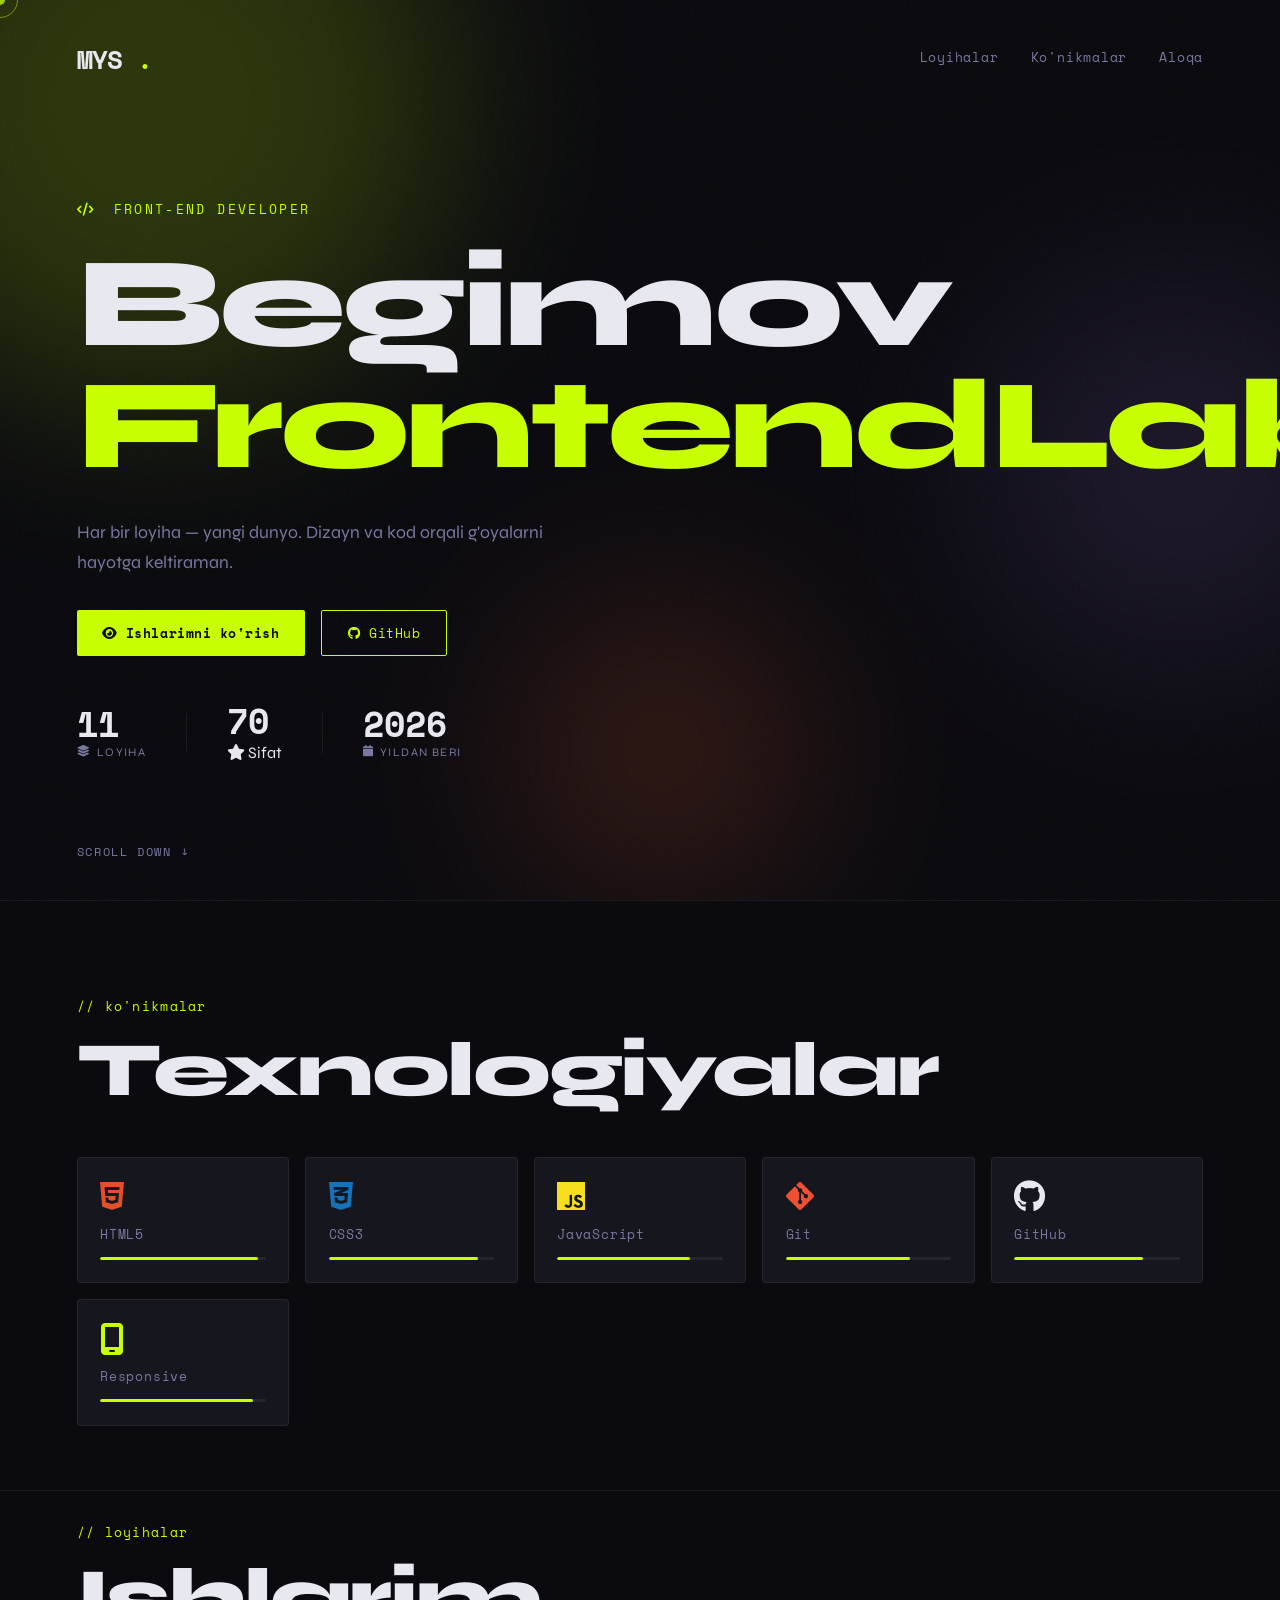
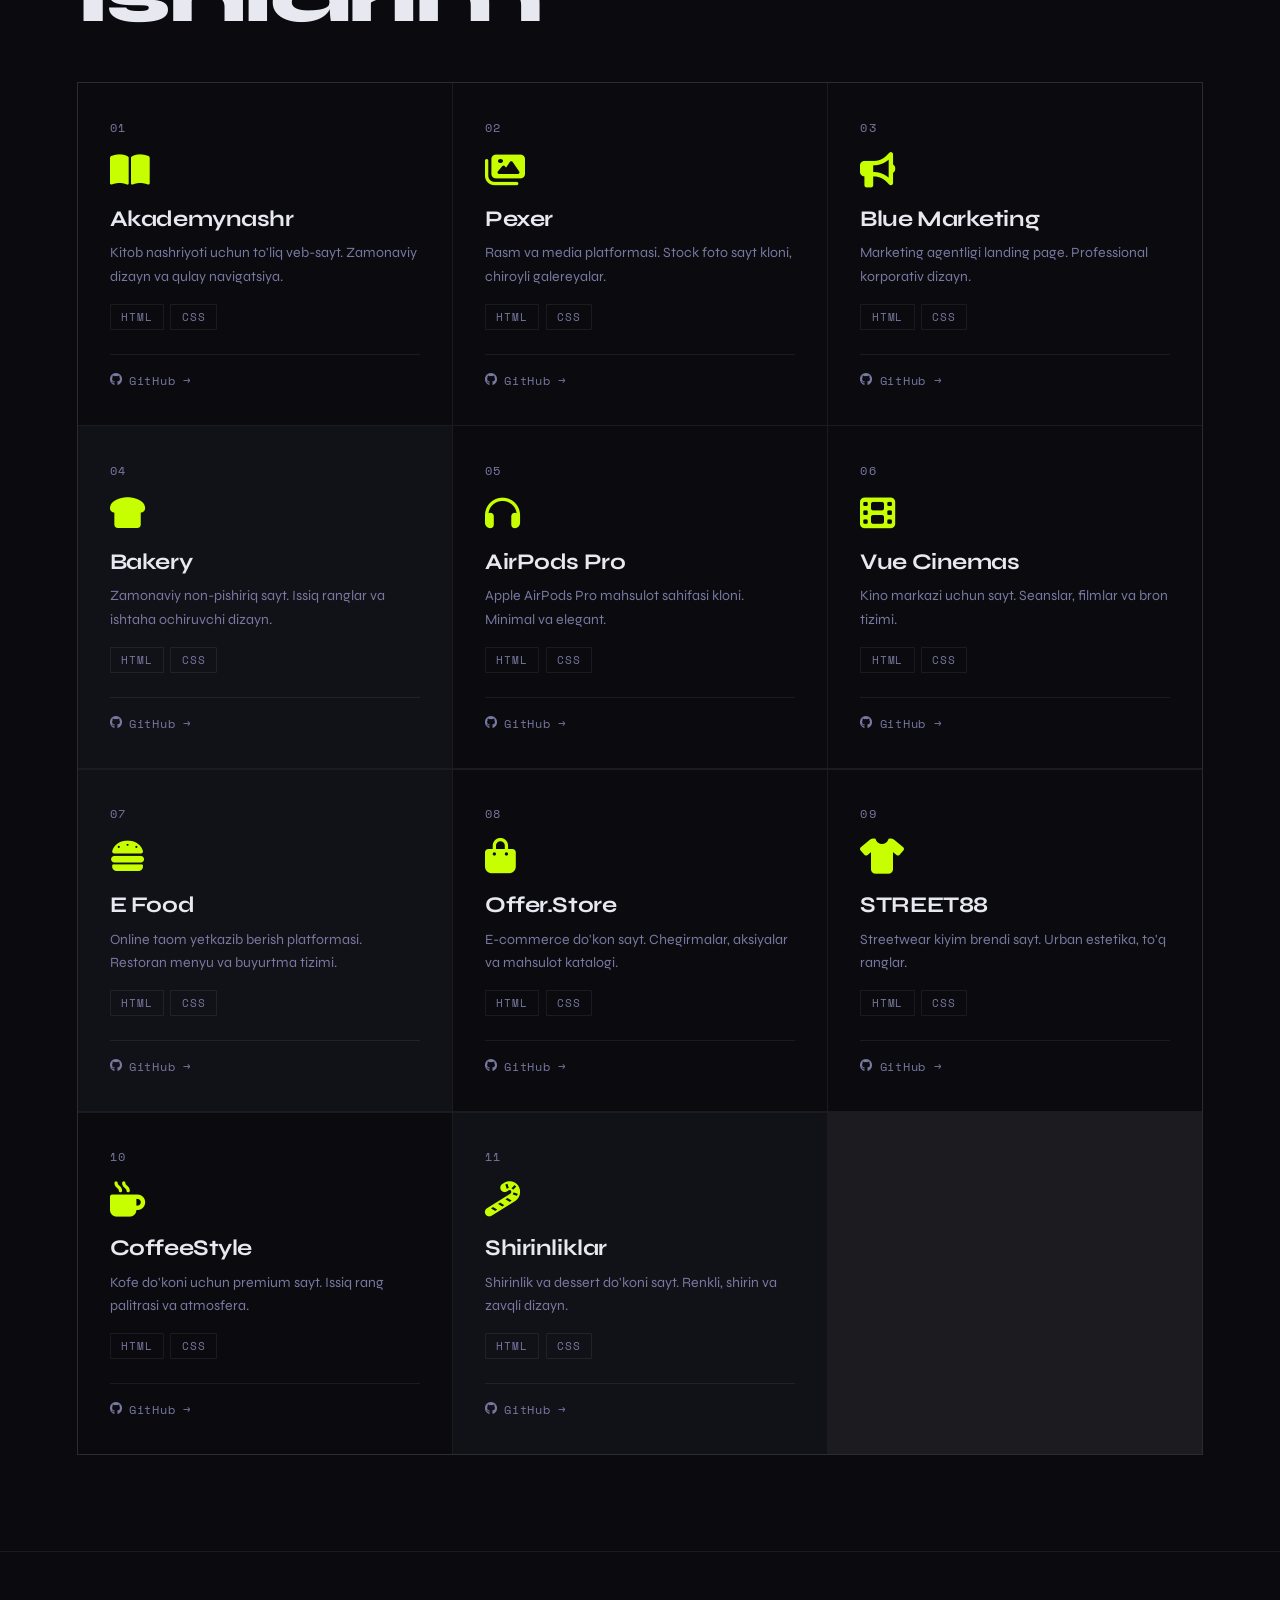
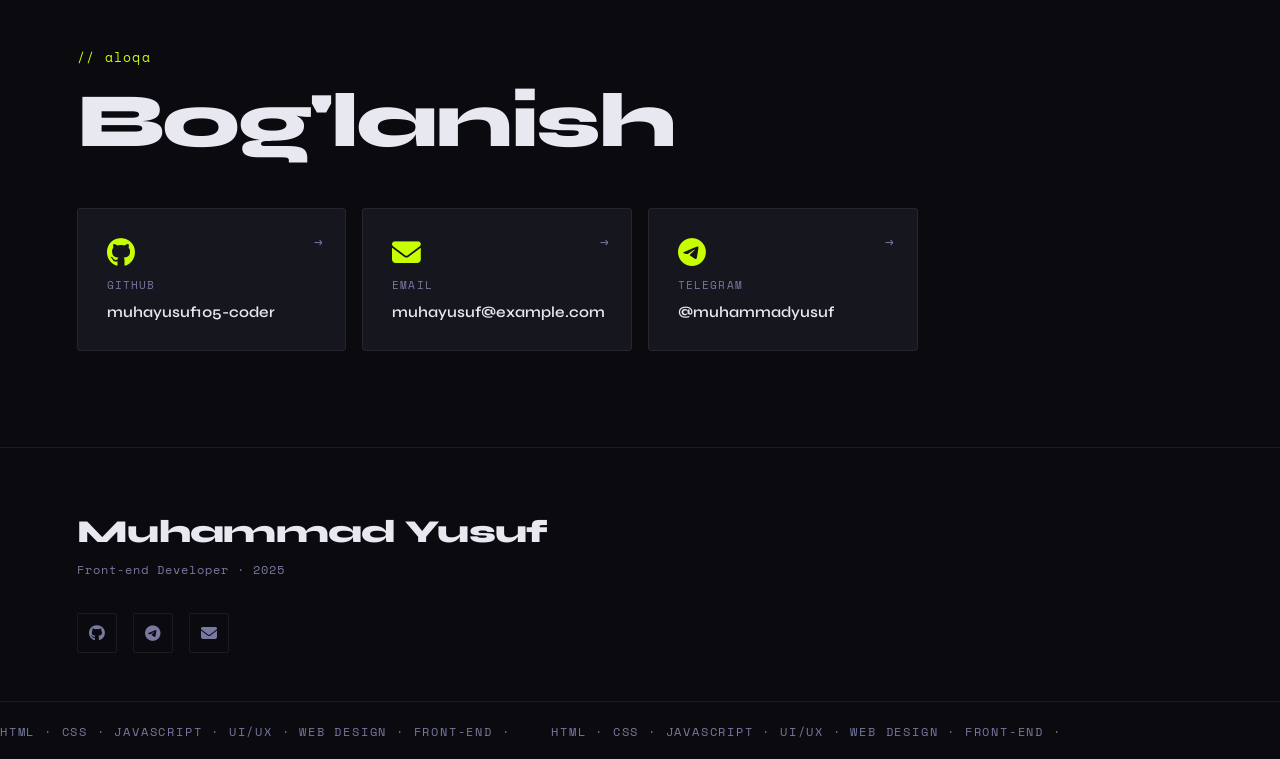
==== index .html @ 0beaf1da "loyha tugadi" ====
<!DOCTYPE html>
<html lang="uz">
<head>
<meta charset="UTF-8"/>
<meta name="viewport" content="width=device-width,initial-scale=1.0"/>
<title>Muhammad Yusuf | Portfolio</title>
<link rel="stylesheet" href="style .css"/>
<link rel="preconnect" href="https://fonts.googleapis.com"/>
<link href="https://fonts.googleapis.com/css2?family=Syne:wght@400;600;700;800&family=Space+Mono:wght@400;700&display=swap" rel="stylesheet"/>
<link rel="stylesheet" href="https://cdnjs.cloudflare.com/ajax/libs/font-awesome/6.5.0/css/all.min.css"/>
</head>
<body>

<div class="cursor"></div>
<div class="cursor-follower"></div>
<div class="noise"></div>

<!-- HERO -->
<header class="hero">
  <div class="hero-bg">
    <span class="orb orb1"></span>
    <span class="orb orb2"></span>
    <span class="orb orb3"></span>
  </div>

  <nav class="nav">
    <div class="logo">MYS <span class="dot">.</span></div>
    <div class="nav-links">
      <a href="#projects">Loyihalar</a>
      <a href="#skills">Ko'nikmalar</a>
      <a href="#contact">Aloqa</a>
    </div>
    <button class="burger" id="burger" aria-label="menu">
      <span></span><span></span><span></span>
    </button>
  </nav>

  <div class="mobile-menu" id="mobileMenu">
    <a href="#projects" class="mm-link">Loyihalar</a>
    <a href="#skills" class="mm-link">Ko'nikmalar</a>
    <a href="#contact" class="mm-link">Aloqa</a>
  </div>

  <div class="hero-content">
    <p class="hero-tag"><i class="fa-solid fa-code"></i> &nbsp;Front-end Developer</p>
    <h1 class="hero-title">
      <span class="line">Begimov</span>
      <span class="line accent">FrontendLab</span>
    </h1>
    <p class="hero-sub">Har bir loyiha — yangi dunyo. Dizayn va kod orqali g'oyalarni hayotga keltiraman.</p>
    <div class="hero-btns">
      <a href="#projects" class="btn-primary"><i class="fa-solid fa-eye"></i> Ishlarimni ko'rish</a>
      <a href="https://github.com/muhayusuf105-coder" target="_blank" class="btn-outline"><i class="fa-brands fa-github"></i> GitHub</a>
    </div>
    <div class="hero-stats">
      <div class="stat">
        <span class="stat-num" data-count="11">0</span>
        <span class="stat-label"><i class="fa-solid fa-layer-group"></i> Loyiha</span>
      </div>
      <div class="stat-div"></div>
      <div class="stat">
        <span class="stat-num" data-count="70%"></span><span class="stat-pc</span>
        <span class="stat-label"><i class="fa-solid fa-star"></i> Sifat</span>
      </div>
      <div class="stat-div"></div>
      <div class="stat">
        <span class="stat-num" data-count="2026">0</span>
        <span class="stat-label"><i class="fa-solid fa-calendar"></i> Yildan beri</span>
      </div>
    </div>
  </div>

  <div class="scroll-hint">scroll down <span class="arrow">↓</span></div>
</header>

<!-- SKILLS -->
<section class="skills" id="skills">
  <div class="section-header">
    <span class="section-tag">// ko'nikmalar</span>
    <h2 class="section-title">Texnologiyalar</h2>
  </div>
  <div class="skills-grid">
    <div class="skill-card">
      <i class="fa-brands fa-html5 skill-icon" style="color:#e34f26"></i>
      <span>HTML5</span>
      <div class="skill-bar"><div class="skill-fill" data-w="95"></div></div>
    </div>
    <div class="skill-card">
      <i class="fa-brands fa-css3-alt skill-icon" style="color:#1572b6"></i>
      <span>CSS3</span>
      <div class="skill-bar"><div class="skill-fill" data-w="90"></div></div>
    </div>
    <div class="skill-card">
      <i class="fa-brands fa-js skill-icon" style="color:#f7df1e"></i>
      <span>JavaScript</span>
      <div class="skill-bar"><div class="skill-fill" data-w="80"></div></div>
    </div>
    <div class="skill-card">
      <i class="fa-brands fa-git-alt skill-icon" style="color:#f05032"></i>
      <span>Git</span>
      <div class="skill-bar"><div class="skill-fill" data-w="75"></div></div>
    </div>
    <div class="skill-card">
      <i class="fa-brands fa-github skill-icon" style="color:#e8e8f0"></i>
      <span>GitHub</span>
      <div class="skill-bar"><div class="skill-fill" data-w="78"></div></div>
    </div>
    <div class="skill-card">
      <i class="fa-solid fa-mobile-screen skill-icon" style="color:#c8ff00"></i>
      <span>Responsive</span>
      <div class="skill-bar"><div class="skill-fill" data-w="92"></div></div>
    </div>
  </div>
</section>

<!-- PROJECTS -->
<section class="projects" id="projects">
  <div class="section-header">
    <span class="section-tag">// loyihalar</span>
    <h2 class="section-title">Ishlarim</h2>
  </div>

  <div class="grid" id="projectGrid">

    <div class="card" data-index="1">
      <div class="card-num">01</div>
      <div class="card-icon"><i class="fa-solid fa-book-open"></i></div>
      <div class="card-body">
        <h3 class="card-title">Akademynashr</h3>
        <p class="card-desc">Kitob nashriyoti uchun to'liq veb-sayt. Zamonaviy dizayn va qulay navigatsiya.</p>
        <div class="card-tags"><span>HTML</span><span>CSS</span></div>
      </div>
      <a class="card-link" href="https://github.com/muhayusuf105-coder/Akademynashr-loyha.git" target="_blank">
        <i class="fa-brands fa-github"></i> GitHub →
      </a>
      <div class="card-glow"></div>
    </div>

    <div class="card" data-index="2">
      <div class="card-num">02</div>
      <div class="card-icon"><i class="fa-solid fa-images"></i></div>
      <div class="card-body">
        <h3 class="card-title">Pexer</h3>
        <p class="card-desc">Rasm va media platformasi. Stock foto sayt kloni, chiroyli galereyalar.</p>
        <div class="card-tags"><span>HTML</span><span>CSS</span></div>
      </div>
      <a class="card-link" href="https://github.com/muhayusuf105-coder/Pixer-loyha.git" target="_blank">
        <i class="fa-brands fa-github"></i> GitHub →
      </a>
      <div class="card-glow"></div>
    </div>

    <div class="card" data-index="3">
      <div class="card-num">03</div>
      <div class="card-icon"><i class="fa-solid fa-bullhorn"></i></div>
      <div class="card-body">
        <h3 class="card-title">Blue Marketing</h3>
        <p class="card-desc">Marketing agentligi landing page. Professional korporativ dizayn.</p>
        <div class="card-tags"><span>HTML</span><span>CSS</span></div>
      </div>
      <a class="card-link" href="https://github.com/muhayusuf105-coder/Blue-marketing-loyha.git" target="_blank">
        <i class="fa-brands fa-github"></i> GitHub →
      </a>
      <div class="card-glow"></div>
    </div>

    <div class="card featured" data-index="4">
      <div class="card-num">04</div>
      <div class="card-icon"><i class="fa-solid fa-bread-slice"></i></div>
      <div class="card-body">
        <h3 class="card-title">Bakery</h3>
        <p class="card-desc">Zamonaviy non-pishiriq sayt. Issiq ranglar va ishtaha ochiruvchi dizayn.</p>
        <div class="card-tags"><span>HTML</span><span>CSS</span></div>
      </div>
      <a class="card-link" href="https://github.com/muhayusuf105-coder/BKR-loyha.git" target="_blank">
        <i class="fa-brands fa-github"></i> GitHub →
      </a>
      <div class="card-glow"></div>
    </div>

    <div class="card" data-index="5">
      <div class="card-num">05</div>
      <div class="card-icon"><i class="fa-solid fa-headphones"></i></div>
      <div class="card-body">
        <h3 class="card-title">AirPods Pro</h3>
        <p class="card-desc">Apple AirPods Pro mahsulot sahifasi kloni. Minimal va elegant.</p>
        <div class="card-tags"><span>HTML</span><span>CSS</span></div>
      </div>
      <a class="card-link" href="https://github.com/muhayusuf105-coder/Airpodspro-loyha.git" target="_blank">
        <i class="fa-brands fa-github"></i> GitHub →
      </a>
      <div class="card-glow"></div>
    </div>

    <div class="card" data-index="6">
      <div class="card-num">06</div>
      <div class="card-icon"><i class="fa-solid fa-film"></i></div>
      <div class="card-body">
        <h3 class="card-title">Vue Cinemas</h3>
        <p class="card-desc">Kino markazi uchun sayt. Seanslar, filmlar va bron tizimi.</p>
        <div class="card-tags"><span>HTML</span><span>CSS</span></div>
      </div>
      <a class="card-link" href="https://github.com/muhayusuf105-coder/Vue-cinams-koyha.git" target="_blank">
        <i class="fa-brands fa-github"></i> GitHub →
      </a>
      <div class="card-glow"></div>
    </div>

    <div class="card featured" data-index="7">
      <div class="card-num">07</div>
      <div class="card-icon"><i class="fa-solid fa-burger"></i></div>
      <div class="card-body">
        <h3 class="card-title">E Food</h3>
        <p class="card-desc">Online taom yetkazib berish platformasi. Restoran menyu va buyurtma tizimi.</p>
        <div class="card-tags"><span>HTML</span><span>CSS</span></div>
      </div>
      <a class="card-link" href="https://github.com/muhayusuf105-coder/EFood-loyha.git" target="_blank">
        <i class="fa-brands fa-github"></i> GitHub →
      </a>
      <div class="card-glow"></div>
    </div>

    <div class="card" data-index="8">
      <div class="card-num">08</div>
      <div class="card-icon"><i class="fa-solid fa-bag-shopping"></i></div>
      <div class="card-body">
        <h3 class="card-title">Offer.Store</h3>
        <p class="card-desc">E-commerce do'kon sayt. Chegirmalar, aksiyalar va mahsulot katalogi.</p>
        <div class="card-tags"><span>HTML</span><span>CSS</span></div>
      </div>
      <a class="card-link" href="https://github.com/muhayusuf105-coder/Offer.Store-loyha.git" target="_blank">
        <i class="fa-brands fa-github"></i> GitHub →
      </a>
      <div class="card-glow"></div>
    </div>

    <div class="card" data-index="9">
      <div class="card-num">09</div>
      <div class="card-icon"><i class="fa-solid fa-shirt"></i></div>
      <div class="card-body">
        <h3 class="card-title">STREET88</h3>
        <p class="card-desc">Streetwear kiyim brendi sayt. Urban estetika, to'q ranglar.</p>
        <div class="card-tags"><span>HTML</span><span>CSS</span></div>
      </div>
      <a class="card-link" href="https://github.com/muhayusuf105-coder/STREET88-loyha.git" target="_blank">
        <i class="fa-brands fa-github"></i> GitHub →
      </a>
      <div class="card-glow"></div>
    </div>

    <div class="card" data-index="10">
      <div class="card-num">10</div>
      <div class="card-icon"><i class="fa-solid fa-mug-hot"></i></div>
      <div class="card-body">
        <h3 class="card-title">CoffeeStyle</h3>
        <p class="card-desc">Kofe do'koni uchun premium sayt. Issiq rang palitrasi va atmosfera.</p>
        <div class="card-tags"><span>HTML</span><span>CSS</span></div>
      </div>
      <a class="card-link" href="https://github.com/muhayusuf105-coder/CoffeeStyle-loyha.git" target="_blank">
        <i class="fa-brands fa-github"></i> GitHub →
      </a>
      <div class="card-glow"></div>
    </div>

    <div class="card featured" data-index="11">
      <div class="card-num">11</div>
      <div class="card-icon"><i class="fa-solid fa-candy-cane"></i></div>
      <div class="card-body">
        <h3 class="card-title">Shirinliklar</h3>
        <p class="card-desc">Shirinlik va dessert do'koni sayt. Renkli, shirin va zavqli dizayn.</p>
        <div class="card-tags"><span>HTML</span><span>CSS</span></div>
      </div>
      <a class="card-link" href="https://github.com/muhayusuf105-coder/shirinliklar-loyha.git" target="_blank">
        <i class="fa-brands fa-github"></i> GitHub →
      </a>
      <div class="card-glow"></div>
    </div>

  </div>
</section>

<!-- CONTACT -->
<section class="contact" id="contact">
  <div class="section-header">
    <span class="section-tag">// aloqa</span>
    <h2 class="section-title">Bog'lanish</h2>
  </div>
  <div class="contact-grid">
    <a href="https://github.com/muhayusuf105-coder" target="_blank" class="contact-card">
      <i class="fa-brands fa-github contact-icon"></i>
      <span class="contact-label">GitHub</span>
      <span class="contact-val">muhayusuf105-coder</span>
    </a>
    <a href="mailto:muhayusuf@example.com" class="contact-card">
      <i class="fa-solid fa-envelope contact-icon"></i>
      <span class="contact-label">Email</span>
      <span class="contact-val">muhayusuf@example.com</span>
    </a>
    <a href="https://t.me/muhammadyusuf1106" target="_blank" class="contact-card">
      <i class="fa-brands fa-telegram contact-icon"></i>
      <span class="contact-label">Telegram</span> 
      <span class="contact-val">@muhammadyusuf</span>
    </a>
  </div>
</section>

<!-- FOOTER -->
<footer class="footer">
  <div class="footer-inner">
    <p class="footer-name">Muhammad Yusuf</p>
    <p class="footer-sub">Front-end Developer · 2025</p>
    <div class="footer-socials">
      <a href="https://github.com/muhayusuf105-coder" target="_blank" title="GitHub"><i class="fa-brands fa-github"></i></a>
      <a href="https://t.me/muhayusuf" target="_blank" title="Telegram"><i class="fa-brands fa-telegram"></i></a>
      <a href="mailto:muhayusuf@example.com" title="Email"><i class="fa-solid fa-envelope"></i></a>
    </div>
  </div>
  <div class="footer-marquee">
    <div class="marquee-track">
      <span>HTML · CSS · JavaScript · UI/UX · Web Design · Front-end · </span>
      <span>HTML · CSS · JavaScript · UI/UX · Web Design · Front-end · </span>
    </div>
  </div>
</footer>

<script src="script .js"></script>
</body>
</html>
---- style .css ----
*,
*::before,
*::after {
    box-sizing: border-box;
    margin: 0;
    padding: 0
}

:root {
    --bg: #0a0a0f;
    --bg2: #111118;
    --surface: #16161f;
    --border: rgba(255, 255, 255, 0.07);
    --accent: #c8ff00;
    --accent2: #7b5ea7;
    --accent3: #ff6b35;
    --text: #e8e8f0;
    --muted: #7878a0;
    --font-display: 'Syne', sans-serif;
    --font-mono: 'Space Mono', monospace;
}

html {
    scroll-behavior: smooth
}

body {
    background: var(--bg);
    color: var(--text);
    font-family: var(--font-display);
    overflow-x: hidden;
    cursor: none
}

.cursor {
    width: 10px;
    height: 10px;
    background: var(--accent);
    border-radius: 50%;
    position: fixed;
    top: 0;
    left: 0;
    pointer-events: none;
    z-index: 9999;
    transform: translate(-50%, -50%);
    transition: transform .1s;
    mix-blend-mode: difference
}

.cursor-follower {
    width: 36px;
    height: 36px;
    border: 1.5px solid var(--accent);
    border-radius: 50%;
    position: fixed;
    top: 0;
    left: 0;
    pointer-events: none;
    z-index: 9998;
    transform: translate(-50%, -50%);
    transition: all .18s ease;
    opacity: .5
}

.cursor.active {
    transform: translate(-50%, -50%) scale(2)
}

.cursor-follower.active {
    transform: translate(-50%, -50%) scale(.6);
    opacity: 1
}

.noise {
    position: fixed;
    inset: 0;
    background-image: url("data:image/svg+xml,%3Csvg viewBox='0 0 256 256' xmlns='http://www.w3.org/2000/svg'%3E%3Cfilter id='noise'%3E%3CfeTurbulence type='fractalNoise' baseFrequency='0.9' numOctaves='4' stitchTiles='stitch'/%3E%3C/filter%3E%3Crect width='100%25' height='100%25' filter='url(%23noise)' opacity='0.04'/%3E%3C/svg%3E");
    pointer-events: none;
    z-index: 1000;
    opacity: .4
}

.hero {
    min-height: 100vh;
    display: flex;
    flex-direction: column;
    position: relative;
    overflow: hidden;
    padding: 0 6vw
}

.hero-bg {
    position: absolute;
    inset: 0;
    pointer-events: none
}

.orb {
    position: absolute;
    border-radius: 50%;
    filter: blur(100px);
    opacity: .18;
    animation: drift 12s ease-in-out infinite alternate
}

.orb1 {
    width: 600px;
    height: 600px;
    background: var(--accent);
    top: -200px;
    left: -150px;
    animation-delay: 0s
}

.orb2 {
    width: 400px;
    height: 400px;
    background: var(--accent2);
    top: 30%;
    right: -100px;
    animation-delay: -4s
}

.orb3 {
    width: 300px;
    height: 300px;
    background: var(--accent3);
    bottom: 0;
    left: 40%;
    animation-delay: -8s
}

@keyframes drift {
    0% {
        transform: translate(0, 0) scale(1)
    }

    100% {
        transform: translate(30px, 40px) scale(1.08)
    }
}

.nav {
    display: flex;
    align-items: center;
    justify-content: space-between;
    padding: 2.5rem 0;
    position: relative;
    z-index: 10
}

.logo {
    font-family: var(--font-mono);
    font-size: 1.6rem;
    font-weight: 700;
    letter-spacing: -1px;
    color: var(--text)
}

.dot {
    color: var(--accent)
}

.nav-links {
    display: flex;
    gap: 2rem
}

.nav-links a {
    font-family: var(--font-mono);
    font-size: .82rem;
    color: var(--muted);
    text-decoration: none;
    letter-spacing: .06em;
    position: relative;
    transition: color .2s;
    padding-bottom: 4px
}

.nav-links a::after {
    content: '';
    position: absolute;
    bottom: 0;
    left: 0;
    width: 0;
    height: 1px;
    background: var(--accent);
    transition: width .25s
}

.nav-links a:hover {
    color: var(--accent)
}

.nav-links a:hover::after {
    width: 100%
}

.burger {
    display: none;
    flex-direction: column;
    gap: 5px;
    background: none;
    border: none;
    cursor: pointer;
    padding: 4px
}

.burger span {
    display: block;
    width: 24px;
    height: 2px;
    background: var(--text);
    transition: all .3s
}

.burger.open span:nth-child(1) {
    transform: translateY(7px) rotate(45deg)
}

.burger.open span:nth-child(2) {
    opacity: 0
}

.burger.open span:nth-child(3) {
    transform: translateY(-7px) rotate(-45deg)
}

.mobile-menu {
    display: none;
    flex-direction: column;
    position: fixed;
    top: 0;
    right: -100%;
    width: 75%;
    max-width: 300px;
    height: 100vh;
    background: var(--bg2);
    z-index: 999;
    padding: 6rem 2rem 2rem;
    gap: 1.5rem;
    border-left: 1px solid var(--border);
    transition: right .35s cubic-bezier(.4, 0, .2, 1)
}

.mobile-menu.open {
    right: 0
}

.mm-link {
    font-family: var(--font-mono);
    font-size: 1.1rem;
    color: var(--text);
    text-decoration: none;
    letter-spacing: .06em;
    padding: .8rem 0;
    border-bottom: 1px solid var(--border);
    transition: color .2s
}

.mm-link:hover {
    color: var(--accent)
}

.overlay {
    display: none;
    position: fixed;
    inset: 0;
    background: rgba(0, 0, 0, .5);
    z-index: 998
}

.overlay.open {
    display: block
}

.hero-content {
    flex: 1;
    display: flex;
    flex-direction: column;
    justify-content: center;
    padding: 4rem 0;
    position: relative;
    z-index: 2;
    max-width: 900px
}

.hero-tag {
    font-family: var(--font-mono);
    font-size: .82rem;
    color: var(--accent);
    letter-spacing: .18em;
    text-transform: uppercase;
    margin-bottom: 1.5rem;
    opacity: 0;
    animation: fadeUp .8s .2s forwards;
    display: flex;
    align-items: center;
    gap: .5rem
}

.hero-title {
    font-size: clamp(4rem, 10vw, 9rem);
    font-weight: 800;
    line-height: .95;
    letter-spacing: -.03em;
    margin-bottom: 2rem;
    display: flex;
    flex-direction: column
}

.hero-title .line {
    display: block;
    opacity: 0;
    animation: fadeUp .9s forwards
}

.hero-title .line:nth-child(1) {
    animation-delay: .35s
}

.hero-title .line:nth-child(2) {
    animation-delay: .5s
}

.hero-title .accent {
    color: var(--accent)
}

.hero-sub {
    font-size: 1.1rem;
    color: var(--muted);
    max-width: 500px;
    line-height: 1.7;
    margin-bottom: 2rem;
    opacity: 0;
    animation: fadeUp .9s .65s forwards
}

.hero-btns {
    display: flex;
    gap: 1rem;
    flex-wrap: wrap;
    margin-bottom: 3rem;
    opacity: 0;
    animation: fadeUp .9s .75s forwards
}

.btn-primary {
    display: inline-flex;
    align-items: center;
    gap: .5rem;
    background: var(--accent);
    color: var(--bg);
    font-family: var(--font-mono);
    font-size: .82rem;
    font-weight: 700;
    padding: .75rem 1.6rem;
    border-radius: 2px;
    text-decoration: none;
    letter-spacing: .04em;
    transition: transform .2s, box-shadow .2s
}

.btn-primary:hover {
    transform: translateY(-2px);
    box-shadow: 0 8px 24px rgba(200, 255, 0, .25)
}

.btn-outline {
    display: inline-flex;
    align-items: center;
    gap: .5rem;
    border: 1px solid var(--accent);
    color: var(--accent);
    font-family: var(--font-mono);
    font-size: .82rem;
    padding: .75rem 1.6rem;
    border-radius: 2px;
    text-decoration: none;
    letter-spacing: .04em;
    transition: background .2s, color .2s, transform .2s
}

.btn-outline:hover {
    background: var(--accent);
    color: var(--bg);
    transform: translateY(-2px)
}

.hero-stats {
    display: flex;
    align-items: center;
    gap: 2.5rem;
    opacity: 0;
    animation: fadeUp .9s .8s forwards;
    flex-wrap: wrap
}

.stat {
    display: flex;
    flex-direction: column;
    gap: .2rem
}

.stat-num {
    font-family: var(--font-mono);
    font-size: 2.2rem;
    font-weight: 700;
    color: var(--text);
    line-height: 1
}

.stat-pct {
    font-family: var(--font-mono);
    font-size: 1.4rem;
    color: var(--accent)
}

.stat-label {
    font-size: .72rem;
    color: var(--muted);
    text-transform: uppercase;
    letter-spacing: .12em;
    display: flex;
    align-items: center;
    gap: .35rem
}

.stat-div {
    width: 1px;
    height: 40px;
    background: var(--border)
}

.scroll-hint {
    font-family: var(--font-mono);
    font-size: .72rem;
    color: var(--muted);
    letter-spacing: .14em;
    text-transform: uppercase;
    padding-bottom: 2.5rem;
    position: relative;
    z-index: 2;
    display: flex;
    align-items: center;
    gap: .6rem
}

.arrow {
    animation: bounce 1.6s infinite;
    display: inline-block
}

@keyframes bounce {

    0%,
    100% {
        transform: translateY(0)
    }

    50% {
        transform: translateY(6px)
    }
}

.skills {
    padding: 6rem 6vw 4rem;
    border-top: 1px solid var(--border)
}

.section-header {
    margin-bottom: 3rem
}

.section-tag {
    font-family: var(--font-mono);
    font-size: .8rem;
    color: var(--accent);
    letter-spacing: .1em;
    display: block;
    margin-bottom: 1rem
}

.section-title {
    font-size: clamp(2.5rem, 6vw, 5rem);
    font-weight: 800;
    letter-spacing: -.03em;
    line-height: 1
}

.skills-grid {
    display: grid;
    grid-template-columns: repeat(auto-fill, minmax(200px, 1fr));
    gap: 1rem
}

.skill-card {
    background: var(--surface);
    border: 1px solid var(--border);
    padding: 1.4rem;
    border-radius: 4px;
    display: flex;
    flex-direction: column;
    gap: .8rem;
    transition: border-color .25s, transform .25s, box-shadow .25s;
    position: relative;
    overflow: hidden
}

.skill-card::before {
    content: '';
    position: absolute;
    inset: 0;
    background: linear-gradient(135deg, rgba(200, 255, 0, .04), transparent);
    opacity: 0;
    transition: opacity .3s
}

.skill-card:hover {
    border-color: rgba(200, 255, 0, .3);
    transform: translateY(-4px);
    box-shadow: 0 12px 32px rgba(200, 255, 0, .08)
}

.skill-card:hover::before {
    opacity: 1
}

.skill-icon {
    font-size: 2rem
}

.skill-card span {
    font-family: var(--font-mono);
    font-size: .8rem;
    color: var(--muted);
    letter-spacing: .06em
}

.skill-bar {
    width: 100%;
    height: 3px;
    background: var(--border);
    border-radius: 2px;
    overflow: hidden
}

.skill-fill {
    height: 100%;
    background: var(--accent);
    width: 0;
    transition: width 1.2s cubic-bezier(.4, 0, .2, 1);
    border-radius: 2px
}

.projects {
    padding: 2rem 6vw 6rem;
    border-top: 1px solid var(--border)
}

.grid {
    display: grid;
    grid-template-columns: repeat(auto-fill, minmax(300px, 1fr));
    gap: 1.5px;
    background: var(--border);
    border: 1.5px solid var(--border)
}

.card {
    background: var(--bg);
    padding: 2.2rem 2rem;
    position: relative;
    overflow: hidden;
    display: flex;
    flex-direction: column;
    gap: 1rem;
    transition: background .3s, opacity .6s, transform .6s;
    cursor: none;
    opacity: 0;
    transform: translateY(30px)
}

.card:hover {
    background: var(--surface)
}

.card:hover .card-glow {
    opacity: 1;
    transform: scale(1)
}

.card.featured {
    background: var(--bg2)
}

.card.visible {
    opacity: 1;
    transform: translateY(0)
}

.card-glow {
    position: absolute;
    width: 200px;
    height: 200px;
    background: radial-gradient(circle, rgba(200, 255, 0, .12) 0%, transparent 70%);
    bottom: -60px;
    right: -60px;
    border-radius: 50%;
    opacity: 0;
    transform: scale(.7);
    transition: opacity .4s, transform .4s;
    pointer-events: none
}

.card-num {
    font-family: var(--font-mono);
    font-size: .72rem;
    color: var(--muted);
    letter-spacing: .12em
}

.card-icon {
    font-size: 2.2rem;
    color: var(--accent);
    line-height: 1;
    transition: transform .3s
}

.card:hover .card-icon {
    transform: scale(1.15) rotate(-5deg)
}

.card-body {
    flex: 1
}

.card-title {
    font-size: 1.4rem;
    font-weight: 700;
    letter-spacing: -.02em;
    margin-bottom: .6rem;
    transition: color .2s
}

.card:hover .card-title {
    color: var(--accent)
}

.card-desc {
    font-size: .88rem;
    color: var(--muted);
    line-height: 1.65;
    margin-bottom: 1rem
}

.card-tags {
    display: flex;
    flex-wrap: wrap;
    gap: .4rem
}

.card-tags span {
    font-family: var(--font-mono);
    font-size: .68rem;
    letter-spacing: .08em;
    border: 1px solid var(--border);
    padding: .25rem .65rem;
    border-radius: 1px;
    color: var(--muted);
    transition: border-color .2s, color .2s
}

.card:hover .card-tags span {
    border-color: rgba(200, 255, 0, .25);
    color: var(--accent)
}

.card-link {
    font-family: var(--font-mono);
    font-size: .78rem;
    color: var(--muted);
    text-decoration: none;
    letter-spacing: .06em;
    transition: color .2s;
    display: inline-flex;
    align-items: center;
    gap: .4rem;
    border-top: 1px solid var(--border);
    padding-top: 1rem;
    margin-top: .5rem
}

.card-link:hover {
    color: var(--accent)
}

.card:hover .card-link {
    color: var(--accent)
}

.contact {
    padding: 6rem 6vw;
    border-top: 1px solid var(--border)
}

.contact-grid {
    display: grid;
    grid-template-columns: repeat(auto-fill, minmax(240px, 1fr));
    gap: 1rem
}

.contact-card {
    display: flex;
    flex-direction: column;
    align-items: flex-start;
    gap: .6rem;
    background: var(--surface);
    border: 1px solid var(--border);
    padding: 1.8rem;
    border-radius: 4px;
    text-decoration: none;
    transition: border-color .25s, transform .25s, box-shadow .25s;
    position: relative;
    overflow: hidden
}

.contact-card::after {
    content: '→';
    position: absolute;
    top: 1.4rem;
    right: 1.4rem;
    color: var(--muted);
    font-family: var(--font-mono);
    font-size: .9rem;
    transition: color .25s, transform .25s
}

.contact-card:hover {
    border-color: rgba(200, 255, 0, .3);
    transform: translateY(-4px);
    box-shadow: 0 12px 32px rgba(200, 255, 0, .08)
}

.contact-card:hover::after {
    color: var(--accent);
    transform: translateX(3px)
}

.contact-icon {
    font-size: 1.8rem;
    color: var(--accent)
}

.contact-label {
    font-family: var(--font-mono);
    font-size: .7rem;
    color: var(--muted);
    letter-spacing: .1em;
    text-transform: uppercase
}

.contact-val {
    font-size: .95rem;
    color: var(--text);
    font-weight: 600
}

.footer {
    border-top: 1px solid var(--border);
    overflow: hidden
}

.footer-inner {
    padding: 4rem 6vw 3rem;
    display: flex;
    flex-direction: column;
    gap: .6rem
}

.footer-name {
    font-size: 2rem;
    font-weight: 800;
    letter-spacing: -.02em
}

.footer-sub {
    font-family: var(--font-mono);
    font-size: .78rem;
    color: var(--muted);
    letter-spacing: .08em;
    margin-bottom: 1rem
}

.footer-socials {
    display: flex;
    gap: 1rem;
    margin-top: .5rem
}

.footer-socials a {
    width: 40px;
    height: 40px;
    border: 1px solid var(--border);
    border-radius: 2px;
    display: flex;
    align-items: center;
    justify-content: center;
    color: var(--muted);
    font-size: 1rem;
    text-decoration: none;
    transition: border-color .2s, color .2s, transform .2s
}

.footer-socials a:hover {
    border-color: var(--accent);
    color: var(--accent);
    transform: translateY(-3px)
}

.footer-marquee {
    border-top: 1px solid var(--border);
    padding: 1.2rem 0;
    overflow: hidden;
    white-space: nowrap
}

.marquee-track {
    display: inline-block;
    animation: marquee 18s linear infinite
}

.marquee-track span {
    font-family: var(--font-mono);
    font-size: .75rem;
    color: var(--muted);
    letter-spacing: .15em;
    text-transform: uppercase;
    padding-right: 2rem
}

@keyframes marquee {
    0% {
        transform: translateX(0)
    }

    100% {
        transform: translateX(-50%)
    }
}

@keyframes fadeUp {
    from {
        opacity: 0;
        transform: translateY(24px)
    }

    to {
        opacity: 1;
        transform: translateY(0)
    }
}

@media(max-width:1024px) {
    .hero-title {
        font-size: clamp(3.5rem, 8vw, 7rem)
    }

    .skills-grid {
        grid-template-columns: repeat(3, 1fr)
    }
}

@media(max-width:768px) {
    body {
        cursor: auto
    }

    .cursor,
    .cursor-follower {
        display: none
    }

    .nav-links {
        display: none
    }

    .burger {
        display: flex
    }

    .hero {
        padding: 0 5vw
    }

    .hero-content {
        padding: 3rem 0
    }

    .hero-sub {
        font-size: 1rem
    }

    .hero-stats {
        gap: 1.5rem
    }

    .stat-num {
        font-size: 1.7rem
    }

    .hero-btns {
        gap: .7rem
    }

    .btn-primary,
    .btn-outline {
        font-size: .78rem;
        padding: .65rem 1.2rem
    }

    .skills {
        padding: 4rem 5vw 3rem
    }

    .skills-grid {
        grid-template-columns: repeat(2, 1fr)
    }

    .projects {
        padding: 2rem 5vw 4rem
    }

    .grid {
        grid-template-columns: repeat(2, 1fr)
    }

    .contact {
        padding: 4rem 5vw
    }

    .footer-inner {
        padding: 3rem 5vw 2rem
    }

    .footer-name {
        font-size: 1.5rem
    }
}

@media(max-width:480px) {
    .hero-title {
        font-size: clamp(3rem, 14vw, 5rem)
    }

    .skills-grid {
        grid-template-columns: 1fr 1fr
    }

    .grid {
        grid-template-columns: 1fr;
        gap: 1px
    }

    .hero-stats {
        gap: 1rem
    }

    .stat-div {
        height: 30px
    }

    .stat-num {
        font-size: 1.4rem
    }

    .contact-grid {
        grid-template-columns: 1fr
    }

    .section-title {
        font-size: clamp(2rem, 8vw, 3rem)
    }
}
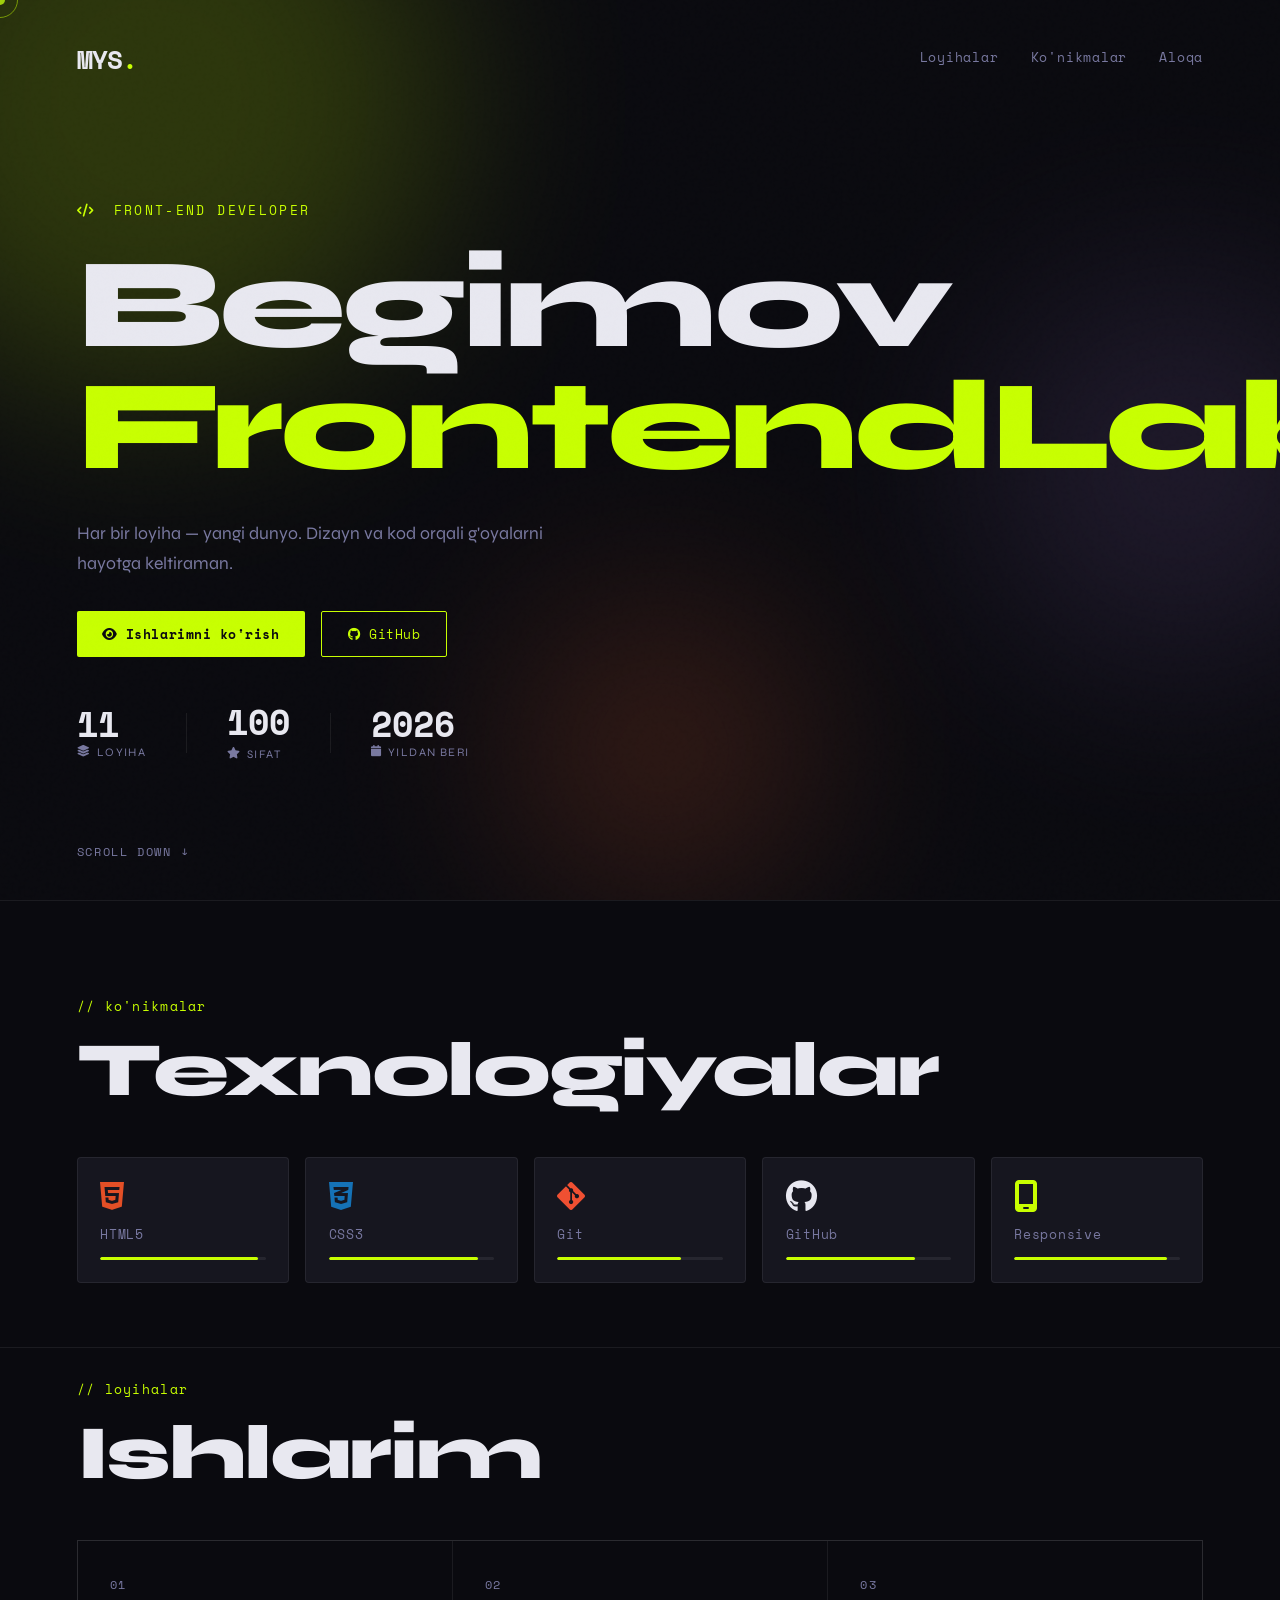
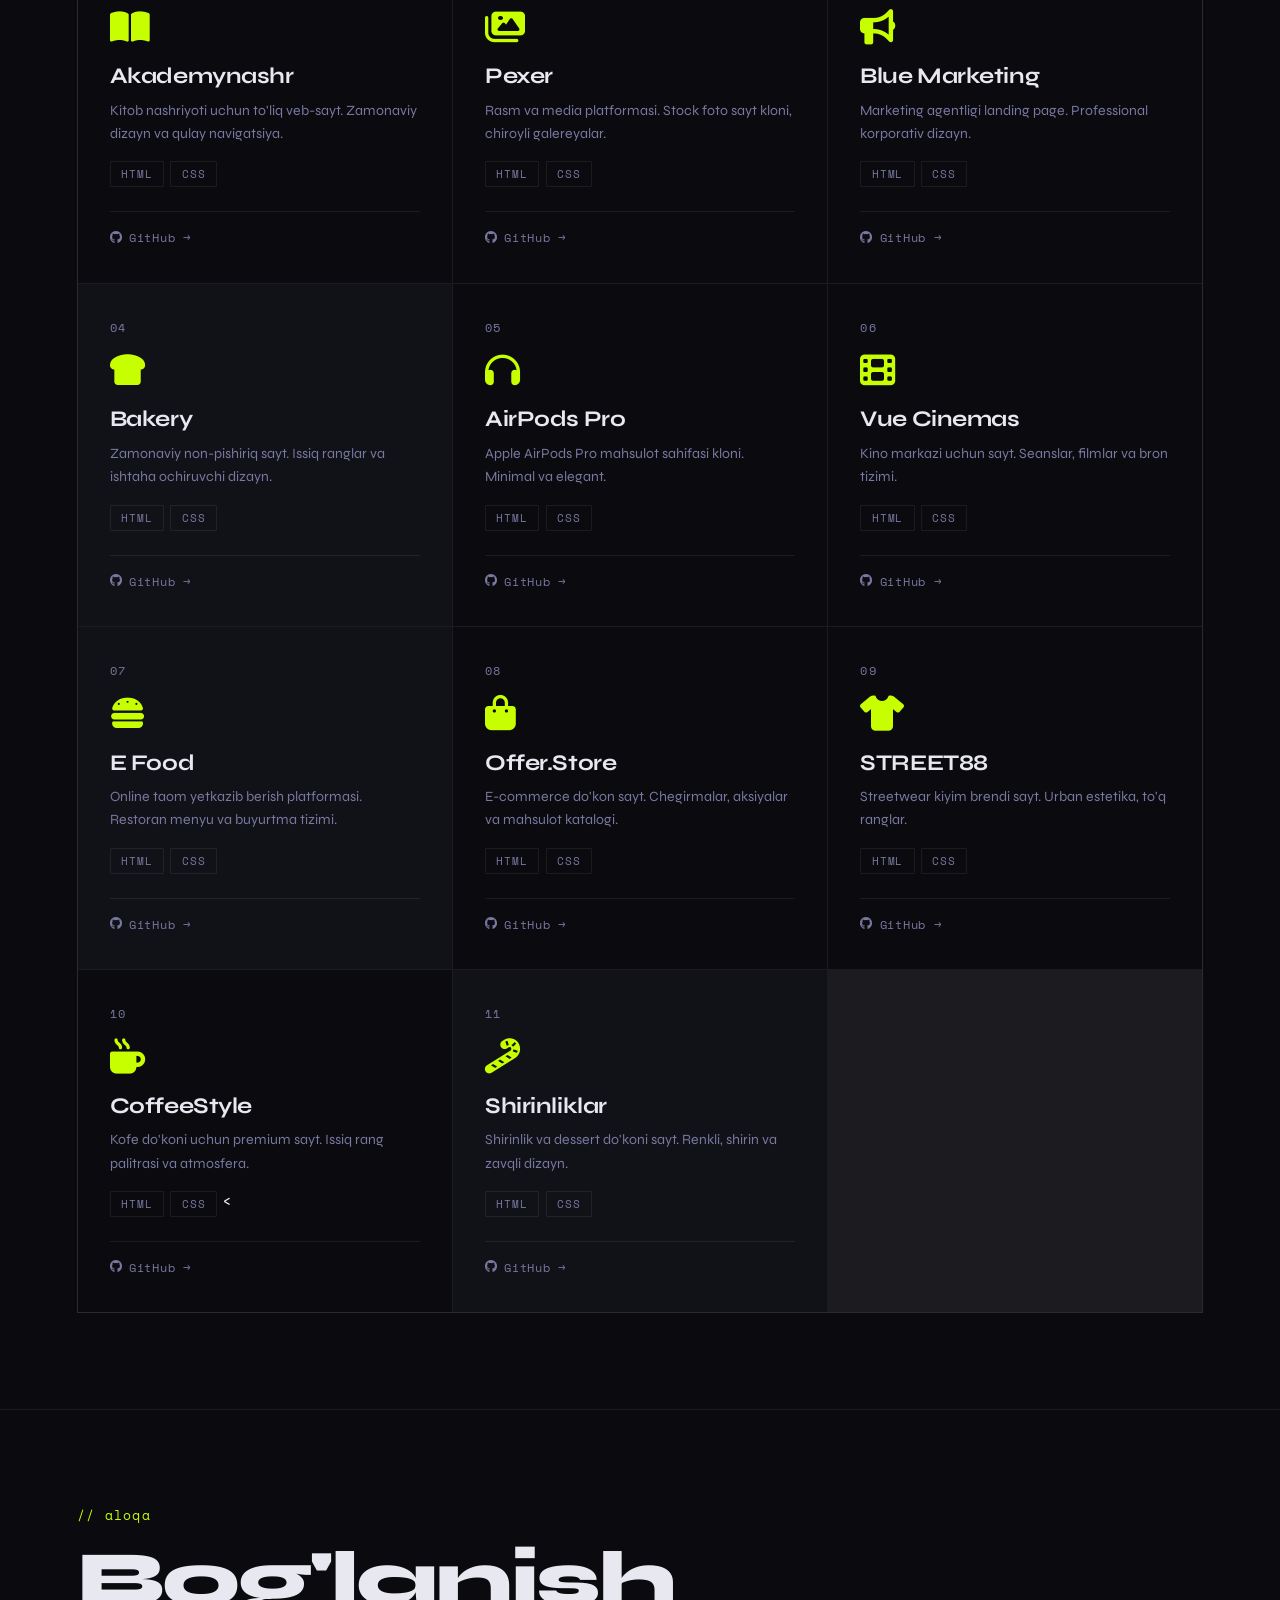
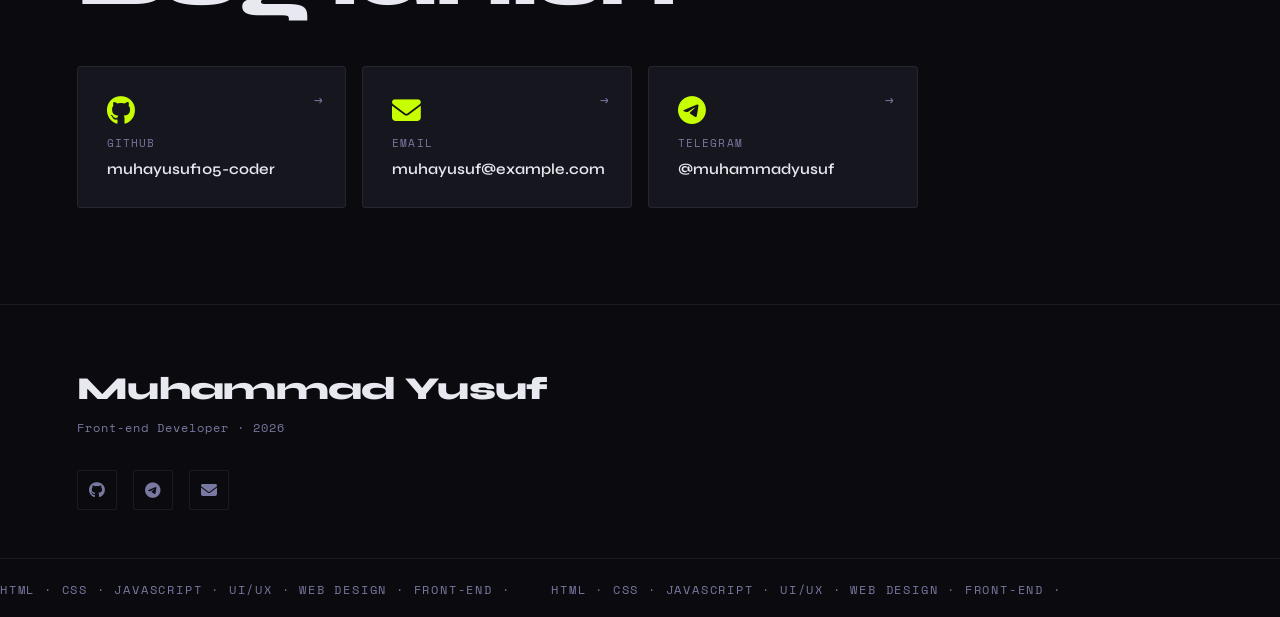
==== commit f3b7a5dc: "loyha tugadu" ====
--- a/index .html
+++ b/index .html
@@ -24,7 +24,7 @@
   </div>
 
   <nav class="nav">
-    <div class="logo">MYS <span class="dot">.</span></div>
+    <div class="logo">MYS<span class="dot">.</span></div>
     <div class="nav-links">
       <a href="#projects">Loyihalar</a>
       <a href="#skills">Ko'nikmalar</a>
@@ -59,7 +59,7 @@
       </div>
       <div class="stat-div"></div>
       <div class="stat">
-        <span class="stat-num" data-count="70%"></span><span class="stat-pc</span>
+        <span class="stat-num" data-count="100">0</span><span class="stat-pct"></span>
         <span class="stat-label"><i class="fa-solid fa-star"></i> Sifat</span>
       </div>
       <div class="stat-div"></div>
@@ -90,11 +90,7 @@
       <span>CSS3</span>
       <div class="skill-bar"><div class="skill-fill" data-w="90"></div></div>
     </div>
-    <div class="skill-card">
-      <i class="fa-brands fa-js skill-icon" style="color:#f7df1e"></i>
-      <span>JavaScript</span>
-      <div class="skill-bar"><div class="skill-fill" data-w="80"></div></div>
-    </div>
+  
     <div class="skill-card">
       <i class="fa-brands fa-git-alt skill-icon" style="color:#f05032"></i>
       <span>Git</span>
@@ -254,7 +250,7 @@
       <div class="card-body">
         <h3 class="card-title">CoffeeStyle</h3>
         <p class="card-desc">Kofe do'koni uchun premium sayt. Issiq rang palitrasi va atmosfera.</p>
-        <div class="card-tags"><span>HTML</span><span>CSS</span></div>
+        <div class="card-tags"><span>HTML</span><span>CSS</span><</div>
       </div>
       <a class="card-link" href="https://github.com/muhayusuf105-coder/CoffeeStyle-loyha.git" target="_blank">
         <i class="fa-brands fa-github"></i> GitHub →
@@ -298,7 +294,7 @@
     </a>
     <a href="https://t.me/muhammadyusuf1106" target="_blank" class="contact-card">
       <i class="fa-brands fa-telegram contact-icon"></i>
-      <span class="contact-label">Telegram</span> 
+      <span class="contact-label">Telegram</span>
       <span class="contact-val">@muhammadyusuf</span>
     </a>
   </div>
@@ -308,7 +304,7 @@
 <footer class="footer">
   <div class="footer-inner">
     <p class="footer-name">Muhammad Yusuf</p>
-    <p class="footer-sub">Front-end Developer · 2025</p>
+    <p class="footer-sub">Front-end Developer · 2026</p>
     <div class="footer-socials">
       <a href="https://github.com/muhayusuf105-coder" target="_blank" title="GitHub"><i class="fa-brands fa-github"></i></a>
       <a href="https://t.me/muhayusuf" target="_blank" title="Telegram"><i class="fa-brands fa-telegram"></i></a>
--- a/style .css
+++ b/style .css
@@ -1,984 +1,158 @@
-*,
-*::before,
-*::after {
-    box-sizing: border-box;
-    margin: 0;
-    padding: 0
+*,*::before,*::after{box-sizing:border-box;margin:0;padding:0}
+:root{
+--bg:#0a0a0f;
+--bg2:#111118;
+--surface:#16161f;
+--border:rgba(255,255,255,0.07);
+--accent:#c8ff00;
+--accent2:#7b5ea7;
+--accent3:#ff6b35;
+--text:#e8e8f0;
+--muted:#7878a0;
+--font-display:'Syne',sans-serif;
+--font-mono:'Space Mono',monospace;
 }
-
-:root {
-    --bg: #0a0a0f;
-    --bg2: #111118;
-    --surface: #16161f;
-    --border: rgba(255, 255, 255, 0.07);
-    --accent: #c8ff00;
-    --accent2: #7b5ea7;
-    --accent3: #ff6b35;
-    --text: #e8e8f0;
-    --muted: #7878a0;
-    --font-display: 'Syne', sans-serif;
-    --font-mono: 'Space Mono', monospace;
+html{scroll-behavior:smooth}
+body{background:var(--bg);color:var(--text);font-family:var(--font-display);overflow-x:hidden;cursor:none}
+.cursor{width:10px;height:10px;background:var(--accent);border-radius:50%;position:fixed;top:0;left:0;pointer-events:none;z-index:9999;transform:translate(-50%,-50%);transition:transform .1s;mix-blend-mode:difference}
+.cursor-follower{width:36px;height:36px;border:1.5px solid var(--accent);border-radius:50%;position:fixed;top:0;left:0;pointer-events:none;z-index:9998;transform:translate(-50%,-50%);transition:all .18s ease;opacity:.5}
+.cursor.active{transform:translate(-50%,-50%) scale(2)}
+.cursor-follower.active{transform:translate(-50%,-50%) scale(.6);opacity:1}
+.noise{position:fixed;inset:0;background-image:url("data:image/svg+xml,%3Csvg viewBox='0 0 256 256' xmlns='http://www.w3.org/2000/svg'%3E%3Cfilter id='noise'%3E%3CfeTurbulence type='fractalNoise' baseFrequency='0.9' numOctaves='4' stitchTiles='stitch'/%3E%3C/filter%3E%3Crect width='100%25' height='100%25' filter='url(%23noise)' opacity='0.04'/%3E%3C/svg%3E");pointer-events:none;z-index:1000;opacity:.4}
+.hero{min-height:100vh;display:flex;flex-direction:column;position:relative;overflow:hidden;padding:0 6vw}
+.hero-bg{position:absolute;inset:0;pointer-events:none}
+.orb{position:absolute;border-radius:50%;filter:blur(100px);opacity:.18;animation:drift 12s ease-in-out infinite alternate}
+.orb1{width:600px;height:600px;background:var(--accent);top:-200px;left:-150px;animation-delay:0s}
+.orb2{width:400px;height:400px;background:var(--accent2);top:30%;right:-100px;animation-delay:-4s}
+.orb3{width:300px;height:300px;background:var(--accent3);bottom:0;left:40%;animation-delay:-8s}
+@keyframes drift{0%{transform:translate(0,0) scale(1)}100%{transform:translate(30px,40px) scale(1.08)}}
+.nav{display:flex;align-items:center;justify-content:space-between;padding:2.5rem 0;position:relative;z-index:10}
+.logo{font-family:var(--font-mono);font-size:1.6rem;font-weight:700;letter-spacing:-1px;color:var(--text)}
+.dot{color:var(--accent)}
+.nav-links{display:flex;gap:2rem}
+.nav-links a{font-family:var(--font-mono);font-size:.82rem;color:var(--muted);text-decoration:none;letter-spacing:.06em;position:relative;transition:color .2s;padding-bottom:4px}
+.nav-links a::after{content:'';position:absolute;bottom:0;left:0;width:0;height:1px;background:var(--accent);transition:width .25s}
+.nav-links a:hover{color:var(--accent)}
+.nav-links a:hover::after{width:100%}
+.burger{display:none;flex-direction:column;gap:5px;background:none;border:none;cursor:pointer;padding:4px}
+.burger span{display:block;width:24px;height:2px;background:var(--text);transition:all .3s}
+.burger.open span:nth-child(1){transform:translateY(7px) rotate(45deg)}
+.burger.open span:nth-child(2){opacity:0}
+.burger.open span:nth-child(3){transform:translateY(-7px) rotate(-45deg)}
+.mobile-menu{display:none;flex-direction:column;position:fixed;top:0;right:-100%;width:75%;max-width:300px;height:100vh;background:var(--bg2);z-index:999;padding:6rem 2rem 2rem;gap:1.5rem;border-left:1px solid var(--border);transition:right .35s cubic-bezier(.4,0,.2,1)}
+.mobile-menu.open{right:0}
+.mm-link{font-family:var(--font-mono);font-size:1.1rem;color:var(--text);text-decoration:none;letter-spacing:.06em;padding:.8rem 0;border-bottom:1px solid var(--border);transition:color .2s}
+.mm-link:hover{color:var(--accent)}
+.overlay{display:none;position:fixed;inset:0;background:rgba(0,0,0,.5);z-index:998}
+.overlay.open{display:block}
+.hero-content{flex:1;display:flex;flex-direction:column;justify-content:center;padding:4rem 0;position:relative;z-index:2;max-width:900px}
+.hero-tag{font-family:var(--font-mono);font-size:.82rem;color:var(--accent);letter-spacing:.18em;text-transform:uppercase;margin-bottom:1.5rem;opacity:0;animation:fadeUp .8s .2s forwards;display:flex;align-items:center;gap:.5rem}
+.hero-title{font-size:clamp(4rem,10vw,9rem);font-weight:800;line-height:.95;letter-spacing:-.03em;margin-bottom:2rem;display:flex;flex-direction:column}
+.hero-title .line{display:block;opacity:0;animation:fadeUp .9s forwards}
+.hero-title .line:nth-child(1){animation-delay:.35s}
+.hero-title .line:nth-child(2){animation-delay:.5s}
+.hero-title .accent{color:var(--accent)}
+.hero-sub{font-size:1.1rem;color:var(--muted);max-width:500px;line-height:1.7;margin-bottom:2rem;opacity:0;animation:fadeUp .9s .65s forwards}
+.hero-btns{display:flex;gap:1rem;flex-wrap:wrap;margin-bottom:3rem;opacity:0;animation:fadeUp .9s .75s forwards}
+.btn-primary{display:inline-flex;align-items:center;gap:.5rem;background:var(--accent);color:var(--bg);font-family:var(--font-mono);font-size:.82rem;font-weight:700;padding:.75rem 1.6rem;border-radius:2px;text-decoration:none;letter-spacing:.04em;transition:transform .2s,box-shadow .2s}
+.btn-primary:hover{transform:translateY(-2px);box-shadow:0 8px 24px rgba(200,255,0,.25)}
+.btn-outline{display:inline-flex;align-items:center;gap:.5rem;border:1px solid var(--accent);color:var(--accent);font-family:var(--font-mono);font-size:.82rem;padding:.75rem 1.6rem;border-radius:2px;text-decoration:none;letter-spacing:.04em;transition:background .2s,color .2s,transform .2s}
+.btn-outline:hover{background:var(--accent);color:var(--bg);transform:translateY(-2px)}
+.hero-stats{display:flex;align-items:center;gap:2.5rem;opacity:0;animation:fadeUp .9s .8s forwards;flex-wrap:wrap}
+.stat{display:flex;flex-direction:column;gap:.2rem}
+.stat-num{font-family:var(--font-mono);font-size:2.2rem;font-weight:700;color:var(--text);line-height:1}
+.stat-pct{font-family:var(--font-mono);font-size:1.4rem;color:var(--accent)}
+.stat-label{font-size:.72rem;color:var(--muted);text-transform:uppercase;letter-spacing:.12em;display:flex;align-items:center;gap:.35rem}
+.stat-div{width:1px;height:40px;background:var(--border)}
+.scroll-hint{font-family:var(--font-mono);font-size:.72rem;color:var(--muted);letter-spacing:.14em;text-transform:uppercase;padding-bottom:2.5rem;position:relative;z-index:2;display:flex;align-items:center;gap:.6rem}
+.arrow{animation:bounce 1.6s infinite;display:inline-block}
+@keyframes bounce{0%,100%{transform:translateY(0)}50%{transform:translateY(6px)}}
+.skills{padding:6rem 6vw 4rem;border-top:1px solid var(--border)}
+.section-header{margin-bottom:3rem}
+.section-tag{font-family:var(--font-mono);font-size:.8rem;color:var(--accent);letter-spacing:.1em;display:block;margin-bottom:1rem}
+.section-title{font-size:clamp(2.5rem,6vw,5rem);font-weight:800;letter-spacing:-.03em;line-height:1}
+.skills-grid{display:grid;grid-template-columns:repeat(auto-fill,minmax(200px,1fr));gap:1rem}
+.skill-card{background:var(--surface);border:1px solid var(--border);padding:1.4rem;border-radius:4px;display:flex;flex-direction:column;gap:.8rem;transition:border-color .25s,transform .25s,box-shadow .25s;position:relative;overflow:hidden}
+.skill-card::before{content:'';position:absolute;inset:0;background:linear-gradient(135deg,rgba(200,255,0,.04),transparent);opacity:0;transition:opacity .3s}
+.skill-card:hover{border-color:rgba(200,255,0,.3);transform:translateY(-4px);box-shadow:0 12px 32px rgba(200,255,0,.08)}
+.skill-card:hover::before{opacity:1}
+.skill-icon{font-size:2rem}
+.skill-card span{font-family:var(--font-mono);font-size:.8rem;color:var(--muted);letter-spacing:.06em}
+.skill-bar{width:100%;height:3px;background:var(--border);border-radius:2px;overflow:hidden}
+.skill-fill{height:100%;background:var(--accent);width:0;transition:width 1.2s cubic-bezier(.4,0,.2,1);border-radius:2px}
+.projects{padding:2rem 6vw 6rem;border-top:1px solid var(--border)}
+.grid{display:grid;grid-template-columns:repeat(auto-fill,minmax(300px,1fr));gap:1.5px;background:var(--border);border:1.5px solid var(--border)}
+.card{background:var(--bg);padding:2.2rem 2rem;position:relative;overflow:hidden;display:flex;flex-direction:column;gap:1rem;transition:background .3s,opacity .6s,transform .6s;cursor:none;opacity:0;transform:translateY(30px)}
+.card:hover{background:var(--surface)}
+.card:hover .card-glow{opacity:1;transform:scale(1)}
+.card.featured{background:var(--bg2)}
+.card.visible{opacity:1;transform:translateY(0)}
+.card-glow{position:absolute;width:200px;height:200px;background:radial-gradient(circle,rgba(200,255,0,.12) 0%,transparent 70%);bottom:-60px;right:-60px;border-radius:50%;opacity:0;transform:scale(.7);transition:opacity .4s,transform .4s;pointer-events:none}
+.card-num{font-family:var(--font-mono);font-size:.72rem;color:var(--muted);letter-spacing:.12em}
+.card-icon{font-size:2.2rem;color:var(--accent);line-height:1;transition:transform .3s}
+.card:hover .card-icon{transform:scale(1.15) rotate(-5deg)}
+.card-body{flex:1}
+.card-title{font-size:1.4rem;font-weight:700;letter-spacing:-.02em;margin-bottom:.6rem;transition:color .2s}
+.card:hover .card-title{color:var(--accent)}
+.card-desc{font-size:.88rem;color:var(--muted);line-height:1.65;margin-bottom:1rem}
+.card-tags{display:flex;flex-wrap:wrap;gap:.4rem}
+.card-tags span{font-family:var(--font-mono);font-size:.68rem;letter-spacing:.08em;border:1px solid var(--border);padding:.25rem .65rem;border-radius:1px;color:var(--muted);transition:border-color .2s,color .2s}
+.card:hover .card-tags span{border-color:rgba(200,255,0,.25);color:var(--accent)}
+.card-link{font-family:var(--font-mono);font-size:.78rem;color:var(--muted);text-decoration:none;letter-spacing:.06em;transition:color .2s;display:inline-flex;align-items:center;gap:.4rem;border-top:1px solid var(--border);padding-top:1rem;margin-top:.5rem}
+.card-link:hover{color:var(--accent)}
+.card:hover .card-link{color:var(--accent)}
+.contact{padding:6rem 6vw;border-top:1px solid var(--border)}
+.contact-grid{display:grid;grid-template-columns:repeat(auto-fill,minmax(240px,1fr));gap:1rem}
+.contact-card{display:flex;flex-direction:column;align-items:flex-start;gap:.6rem;background:var(--surface);border:1px solid var(--border);padding:1.8rem;border-radius:4px;text-decoration:none;transition:border-color .25s,transform .25s,box-shadow .25s;position:relative;overflow:hidden}
+.contact-card::after{content:'→';position:absolute;top:1.4rem;right:1.4rem;color:var(--muted);font-family:var(--font-mono);font-size:.9rem;transition:color .25s,transform .25s}
+.contact-card:hover{border-color:rgba(200,255,0,.3);transform:translateY(-4px);box-shadow:0 12px 32px rgba(200,255,0,.08)}
+.contact-card:hover::after{color:var(--accent);transform:translateX(3px)}
+.contact-icon{font-size:1.8rem;color:var(--accent)}
+.contact-label{font-family:var(--font-mono);font-size:.7rem;color:var(--muted);letter-spacing:.1em;text-transform:uppercase}
+.contact-val{font-size:.95rem;color:var(--text);font-weight:600}
+.footer{border-top:1px solid var(--border);overflow:hidden}
+.footer-inner{padding:4rem 6vw 3rem;display:flex;flex-direction:column;gap:.6rem}
+.footer-name{font-size:2rem;font-weight:800;letter-spacing:-.02em}
+.footer-sub{font-family:var(--font-mono);font-size:.78rem;color:var(--muted);letter-spacing:.08em;margin-bottom:1rem}
+.footer-socials{display:flex;gap:1rem;margin-top:.5rem}
+.footer-socials a{width:40px;height:40px;border:1px solid var(--border);border-radius:2px;display:flex;align-items:center;justify-content:center;color:var(--muted);font-size:1rem;text-decoration:none;transition:border-color .2s,color .2s,transform .2s}
+.footer-socials a:hover{border-color:var(--accent);color:var(--accent);transform:translateY(-3px)}
+.footer-marquee{border-top:1px solid var(--border);padding:1.2rem 0;overflow:hidden;white-space:nowrap}
+.marquee-track{display:inline-block;animation:marquee 18s linear infinite}
+.marquee-track span{font-family:var(--font-mono);font-size:.75rem;color:var(--muted);letter-spacing:.15em;text-transform:uppercase;padding-right:2rem}
+@keyframes marquee{0%{transform:translateX(0)}100%{transform:translateX(-50%)}}
+@keyframes fadeUp{from{opacity:0;transform:translateY(24px)}to{opacity:1;transform:translateY(0)}}
+@media(max-width:1024px){
+.hero-title{font-size:clamp(3.5rem,8vw,7rem)}
+.skills-grid{grid-template-columns:repeat(3,1fr)}
 }
-
-html {
-    scroll-behavior: smooth
+@media(max-width:768px){
+body{cursor:auto}
+.cursor,.cursor-follower{display:none}
+.nav-links{display:none}
+.burger{display:flex}
+.hero{padding:0 5vw}
+.hero-content{padding:3rem 0}
+.hero-sub{font-size:1rem}
+.hero-stats{gap:1.5rem}
+.stat-num{font-size:1.7rem}
+.hero-btns{gap:.7rem}
+.btn-primary,.btn-outline{font-size:.78rem;padding:.65rem 1.2rem}
+.skills{padding:4rem 5vw 3rem}
+.skills-grid{grid-template-columns:repeat(2,1fr)}
+.projects{padding:2rem 5vw 4rem}
+.grid{grid-template-columns:repeat(2,1fr)}
+.contact{padding:4rem 5vw}
+.footer-inner{padding:3rem 5vw 2rem}
+.footer-name{font-size:1.5rem}
 }
-
-body {
-    background: var(--bg);
-    color: var(--text);
-    font-family: var(--font-display);
-    overflow-x: hidden;
-    cursor: none
+@media(max-width:480px){
+.hero-title{font-size:clamp(3rem,14vw,5rem)}
+.skills-grid{grid-template-columns:1fr 1fr}
+.grid{grid-template-columns:1fr;gap:1px}
+.hero-stats{gap:1rem}
+.stat-div{height:30px}
+.stat-num{font-size:1.4rem}
+.contact-grid{grid-template-columns:1fr}
+.section-title{font-size:clamp(2rem,8vw,3rem)}
 }
-
-.cursor {
-    width: 10px;
-    height: 10px;
-    background: var(--accent);
-    border-radius: 50%;
-    position: fixed;
-    top: 0;
-    left: 0;
-    pointer-events: none;
-    z-index: 9999;
-    transform: translate(-50%, -50%);
-    transition: transform .1s;
-    mix-blend-mode: difference
-}
-
-.cursor-follower {
-    width: 36px;
-    height: 36px;
-    border: 1.5px solid var(--accent);
-    border-radius: 50%;
-    position: fixed;
-    top: 0;
-    left: 0;
-    pointer-events: none;
-    z-index: 9998;
-    transform: translate(-50%, -50%);
-    transition: all .18s ease;
-    opacity: .5
-}
-
-.cursor.active {
-    transform: translate(-50%, -50%) scale(2)
-}
-
-.cursor-follower.active {
-    transform: translate(-50%, -50%) scale(.6);
-    opacity: 1
-}
-
-.noise {
-    position: fixed;
-    inset: 0;
-    background-image: url("data:image/svg+xml,%3Csvg viewBox='0 0 256 256' xmlns='http://www.w3.org/2000/svg'%3E%3Cfilter id='noise'%3E%3CfeTurbulence type='fractalNoise' baseFrequency='0.9' numOctaves='4' stitchTiles='stitch'/%3E%3C/filter%3E%3Crect width='100%25' height='100%25' filter='url(%23noise)' opacity='0.04'/%3E%3C/svg%3E");
-    pointer-events: none;
-    z-index: 1000;
-    opacity: .4
-}
-
-.hero {
-    min-height: 100vh;
-    display: flex;
-    flex-direction: column;
-    position: relative;
-    overflow: hidden;
-    padding: 0 6vw
-}
-
-.hero-bg {
-    position: absolute;
-    inset: 0;
-    pointer-events: none
-}
-
-.orb {
-    position: absolute;
-    border-radius: 50%;
-    filter: blur(100px);
-    opacity: .18;
-    animation: drift 12s ease-in-out infinite alternate
-}
-
-.orb1 {
-    width: 600px;
-    height: 600px;
-    background: var(--accent);
-    top: -200px;
-    left: -150px;
-    animation-delay: 0s
-}
-
-.orb2 {
-    width: 400px;
-    height: 400px;
-    background: var(--accent2);
-    top: 30%;
-    right: -100px;
-    animation-delay: -4s
-}
-
-.orb3 {
-    width: 300px;
-    height: 300px;
-    background: var(--accent3);
-    bottom: 0;
-    left: 40%;
-    animation-delay: -8s
-}
-
-@keyframes drift {
-    0% {
-        transform: translate(0, 0) scale(1)
-    }
-
-    100% {
-        transform: translate(30px, 40px) scale(1.08)
-    }
-}
-
-.nav {
-    display: flex;
-    align-items: center;
-    justify-content: space-between;
-    padding: 2.5rem 0;
-    position: relative;
-    z-index: 10
-}
-
-.logo {
-    font-family: var(--font-mono);
-    font-size: 1.6rem;
-    font-weight: 700;
-    letter-spacing: -1px;
-    color: var(--text)
-}
-
-.dot {
-    color: var(--accent)
-}
-
-.nav-links {
-    display: flex;
-    gap: 2rem
-}
-
-.nav-links a {
-    font-family: var(--font-mono);
-    font-size: .82rem;
-    color: var(--muted);
-    text-decoration: none;
-    letter-spacing: .06em;
-    position: relative;
-    transition: color .2s;
-    padding-bottom: 4px
-}
-
-.nav-links a::after {
-    content: '';
-    position: absolute;
-    bottom: 0;
-    left: 0;
-    width: 0;
-    height: 1px;
-    background: var(--accent);
-    transition: width .25s
-}
-
-.nav-links a:hover {
-    color: var(--accent)
-}
-
-.nav-links a:hover::after {
-    width: 100%
-}
-
-.burger {
-    display: none;
-    flex-direction: column;
-    gap: 5px;
-    background: none;
-    border: none;
-    cursor: pointer;
-    padding: 4px
-}
-
-.burger span {
-    display: block;
-    width: 24px;
-    height: 2px;
-    background: var(--text);
-    transition: all .3s
-}
-
-.burger.open span:nth-child(1) {
-    transform: translateY(7px) rotate(45deg)
-}
-
-.burger.open span:nth-child(2) {
-    opacity: 0
-}
-
-.burger.open span:nth-child(3) {
-    transform: translateY(-7px) rotate(-45deg)
-}
-
-.mobile-menu {
-    display: none;
-    flex-direction: column;
-    position: fixed;
-    top: 0;
-    right: -100%;
-    width: 75%;
-    max-width: 300px;
-    height: 100vh;
-    background: var(--bg2);
-    z-index: 999;
-    padding: 6rem 2rem 2rem;
-    gap: 1.5rem;
-    border-left: 1px solid var(--border);
-    transition: right .35s cubic-bezier(.4, 0, .2, 1)
-}
-
-.mobile-menu.open {
-    right: 0
-}
-
-.mm-link {
-    font-family: var(--font-mono);
-    font-size: 1.1rem;
-    color: var(--text);
-    text-decoration: none;
-    letter-spacing: .06em;
-    padding: .8rem 0;
-    border-bottom: 1px solid var(--border);
-    transition: color .2s
-}
-
-.mm-link:hover {
-    color: var(--accent)
-}
-
-.overlay {
-    display: none;
-    position: fixed;
-    inset: 0;
-    background: rgba(0, 0, 0, .5);
-    z-index: 998
-}
-
-.overlay.open {
-    display: block
-}
-
-.hero-content {
-    flex: 1;
-    display: flex;
-    flex-direction: column;
-    justify-content: center;
-    padding: 4rem 0;
-    position: relative;
-    z-index: 2;
-    max-width: 900px
-}
-
-.hero-tag {
-    font-family: var(--font-mono);
-    font-size: .82rem;
-    color: var(--accent);
-    letter-spacing: .18em;
-    text-transform: uppercase;
-    margin-bottom: 1.5rem;
-    opacity: 0;
-    animation: fadeUp .8s .2s forwards;
-    display: flex;
-    align-items: center;
-    gap: .5rem
-}
-
-.hero-title {
-    font-size: clamp(4rem, 10vw, 9rem);
-    font-weight: 800;
-    line-height: .95;
-    letter-spacing: -.03em;
-    margin-bottom: 2rem;
-    display: flex;
-    flex-direction: column
-}
-
-.hero-title .line {
-    display: block;
-    opacity: 0;
-    animation: fadeUp .9s forwards
-}
-
-.hero-title .line:nth-child(1) {
-    animation-delay: .35s
-}
-
-.hero-title .line:nth-child(2) {
-    animation-delay: .5s
-}
-
-.hero-title .accent {
-    color: var(--accent)
-}
-
-.hero-sub {
-    font-size: 1.1rem;
-    color: var(--muted);
-    max-width: 500px;
-    line-height: 1.7;
-    margin-bottom: 2rem;
-    opacity: 0;
-    animation: fadeUp .9s .65s forwards
-}
-
-.hero-btns {
-    display: flex;
-    gap: 1rem;
-    flex-wrap: wrap;
-    margin-bottom: 3rem;
-    opacity: 0;
-    animation: fadeUp .9s .75s forwards
-}
-
-.btn-primary {
-    display: inline-flex;
-    align-items: center;
-    gap: .5rem;
-    background: var(--accent);
-    color: var(--bg);
-    font-family: var(--font-mono);
-    font-size: .82rem;
-    font-weight: 700;
-    padding: .75rem 1.6rem;
-    border-radius: 2px;
-    text-decoration: none;
-    letter-spacing: .04em;
-    transition: transform .2s, box-shadow .2s
-}
-
-.btn-primary:hover {
-    transform: translateY(-2px);
-    box-shadow: 0 8px 24px rgba(200, 255, 0, .25)
-}
-
-.btn-outline {
-    display: inline-flex;
-    align-items: center;
-    gap: .5rem;
-    border: 1px solid var(--accent);
-    color: var(--accent);
-    font-family: var(--font-mono);
-    font-size: .82rem;
-    padding: .75rem 1.6rem;
-    border-radius: 2px;
-    text-decoration: none;
-    letter-spacing: .04em;
-    transition: background .2s, color .2s, transform .2s
-}
-
-.btn-outline:hover {
-    background: var(--accent);
-    color: var(--bg);
-    transform: translateY(-2px)
-}
-
-.hero-stats {
-    display: flex;
-    align-items: center;
-    gap: 2.5rem;
-    opacity: 0;
-    animation: fadeUp .9s .8s forwards;
-    flex-wrap: wrap
-}
-
-.stat {
-    display: flex;
-    flex-direction: column;
-    gap: .2rem
-}
-
-.stat-num {
-    font-family: var(--font-mono);
-    font-size: 2.2rem;
-    font-weight: 700;
-    color: var(--text);
-    line-height: 1
-}
-
-.stat-pct {
-    font-family: var(--font-mono);
-    font-size: 1.4rem;
-    color: var(--accent)
-}
-
-.stat-label {
-    font-size: .72rem;
-    color: var(--muted);
-    text-transform: uppercase;
-    letter-spacing: .12em;
-    display: flex;
-    align-items: center;
-    gap: .35rem
-}
-
-.stat-div {
-    width: 1px;
-    height: 40px;
-    background: var(--border)
-}
-
-.scroll-hint {
-    font-family: var(--font-mono);
-    font-size: .72rem;
-    color: var(--muted);
-    letter-spacing: .14em;
-    text-transform: uppercase;
-    padding-bottom: 2.5rem;
-    position: relative;
-    z-index: 2;
-    display: flex;
-    align-items: center;
-    gap: .6rem
-}
-
-.arrow {
-    animation: bounce 1.6s infinite;
-    display: inline-block
-}
-
-@keyframes bounce {
-
-    0%,
-    100% {
-        transform: translateY(0)
-    }
-
-    50% {
-        transform: translateY(6px)
-    }
-}
-
-.skills {
-    padding: 6rem 6vw 4rem;
-    border-top: 1px solid var(--border)
-}
-
-.section-header {
-    margin-bottom: 3rem
-}
-
-.section-tag {
-    font-family: var(--font-mono);
-    font-size: .8rem;
-    color: var(--accent);
-    letter-spacing: .1em;
-    display: block;
-    margin-bottom: 1rem
-}
-
-.section-title {
-    font-size: clamp(2.5rem, 6vw, 5rem);
-    font-weight: 800;
-    letter-spacing: -.03em;
-    line-height: 1
-}
-
-.skills-grid {
-    display: grid;
-    grid-template-columns: repeat(auto-fill, minmax(200px, 1fr));
-    gap: 1rem
-}
-
-.skill-card {
-    background: var(--surface);
-    border: 1px solid var(--border);
-    padding: 1.4rem;
-    border-radius: 4px;
-    display: flex;
-    flex-direction: column;
-    gap: .8rem;
-    transition: border-color .25s, transform .25s, box-shadow .25s;
-    position: relative;
-    overflow: hidden
-}
-
-.skill-card::before {
-    content: '';
-    position: absolute;
-    inset: 0;
-    background: linear-gradient(135deg, rgba(200, 255, 0, .04), transparent);
-    opacity: 0;
-    transition: opacity .3s
-}
-
-.skill-card:hover {
-    border-color: rgba(200, 255, 0, .3);
-    transform: translateY(-4px);
-    box-shadow: 0 12px 32px rgba(200, 255, 0, .08)
-}
-
-.skill-card:hover::before {
-    opacity: 1
-}
-
-.skill-icon {
-    font-size: 2rem
-}
-
-.skill-card span {
-    font-family: var(--font-mono);
-    font-size: .8rem;
-    color: var(--muted);
-    letter-spacing: .06em
-}
-
-.skill-bar {
-    width: 100%;
-    height: 3px;
-    background: var(--border);
-    border-radius: 2px;
-    overflow: hidden
-}
-
-.skill-fill {
-    height: 100%;
-    background: var(--accent);
-    width: 0;
-    transition: width 1.2s cubic-bezier(.4, 0, .2, 1);
-    border-radius: 2px
-}
-
-.projects {
-    padding: 2rem 6vw 6rem;
-    border-top: 1px solid var(--border)
-}
-
-.grid {
-    display: grid;
-    grid-template-columns: repeat(auto-fill, minmax(300px, 1fr));
-    gap: 1.5px;
-    background: var(--border);
-    border: 1.5px solid var(--border)
-}
-
-.card {
-    background: var(--bg);
-    padding: 2.2rem 2rem;
-    position: relative;
-    overflow: hidden;
-    display: flex;
-    flex-direction: column;
-    gap: 1rem;
-    transition: background .3s, opacity .6s, transform .6s;
-    cursor: none;
-    opacity: 0;
-    transform: translateY(30px)
-}
-
-.card:hover {
-    background: var(--surface)
-}
-
-.card:hover .card-glow {
-    opacity: 1;
-    transform: scale(1)
-}
-
-.card.featured {
-    background: var(--bg2)
-}
-
-.card.visible {
-    opacity: 1;
-    transform: translateY(0)
-}
-
-.card-glow {
-    position: absolute;
-    width: 200px;
-    height: 200px;
-    background: radial-gradient(circle, rgba(200, 255, 0, .12) 0%, transparent 70%);
-    bottom: -60px;
-    right: -60px;
-    border-radius: 50%;
-    opacity: 0;
-    transform: scale(.7);
-    transition: opacity .4s, transform .4s;
-    pointer-events: none
-}
-
-.card-num {
-    font-family: var(--font-mono);
-    font-size: .72rem;
-    color: var(--muted);
-    letter-spacing: .12em
-}
-
-.card-icon {
-    font-size: 2.2rem;
-    color: var(--accent);
-    line-height: 1;
-    transition: transform .3s
-}
-
-.card:hover .card-icon {
-    transform: scale(1.15) rotate(-5deg)
-}
-
-.card-body {
-    flex: 1
-}
-
-.card-title {
-    font-size: 1.4rem;
-    font-weight: 700;
-    letter-spacing: -.02em;
-    margin-bottom: .6rem;
-    transition: color .2s
-}
-
-.card:hover .card-title {
-    color: var(--accent)
-}
-
-.card-desc {
-    font-size: .88rem;
-    color: var(--muted);
-    line-height: 1.65;
-    margin-bottom: 1rem
-}
-
-.card-tags {
-    display: flex;
-    flex-wrap: wrap;
-    gap: .4rem
-}
-
-.card-tags span {
-    font-family: var(--font-mono);
-    font-size: .68rem;
-    letter-spacing: .08em;
-    border: 1px solid var(--border);
-    padding: .25rem .65rem;
-    border-radius: 1px;
-    color: var(--muted);
-    transition: border-color .2s, color .2s
-}
-
-.card:hover .card-tags span {
-    border-color: rgba(200, 255, 0, .25);
-    color: var(--accent)
-}
-
-.card-link {
-    font-family: var(--font-mono);
-    font-size: .78rem;
-    color: var(--muted);
-    text-decoration: none;
-    letter-spacing: .06em;
-    transition: color .2s;
-    display: inline-flex;
-    align-items: center;
-    gap: .4rem;
-    border-top: 1px solid var(--border);
-    padding-top: 1rem;
-    margin-top: .5rem
-}
-
-.card-link:hover {
-    color: var(--accent)
-}
-
-.card:hover .card-link {
-    color: var(--accent)
-}
-
-.contact {
-    padding: 6rem 6vw;
-    border-top: 1px solid var(--border)
-}
-
-.contact-grid {
-    display: grid;
-    grid-template-columns: repeat(auto-fill, minmax(240px, 1fr));
-    gap: 1rem
-}
-
-.contact-card {
-    display: flex;
-    flex-direction: column;
-    align-items: flex-start;
-    gap: .6rem;
-    background: var(--surface);
-    border: 1px solid var(--border);
-    padding: 1.8rem;
-    border-radius: 4px;
-    text-decoration: none;
-    transition: border-color .25s, transform .25s, box-shadow .25s;
-    position: relative;
-    overflow: hidden
-}
-
-.contact-card::after {
-    content: '→';
-    position: absolute;
-    top: 1.4rem;
-    right: 1.4rem;
-    color: var(--muted);
-    font-family: var(--font-mono);
-    font-size: .9rem;
-    transition: color .25s, transform .25s
-}
-
-.contact-card:hover {
-    border-color: rgba(200, 255, 0, .3);
-    transform: translateY(-4px);
-    box-shadow: 0 12px 32px rgba(200, 255, 0, .08)
-}
-
-.contact-card:hover::after {
-    color: var(--accent);
-    transform: translateX(3px)
-}
-
-.contact-icon {
-    font-size: 1.8rem;
-    color: var(--accent)
-}
-
-.contact-label {
-    font-family: var(--font-mono);
-    font-size: .7rem;
-    color: var(--muted);
-    letter-spacing: .1em;
-    text-transform: uppercase
-}
-
-.contact-val {
-    font-size: .95rem;
-    color: var(--text);
-    font-weight: 600
-}
-
-.footer {
-    border-top: 1px solid var(--border);
-    overflow: hidden
-}
-
-.footer-inner {
-    padding: 4rem 6vw 3rem;
-    display: flex;
-    flex-direction: column;
-    gap: .6rem
-}
-
-.footer-name {
-    font-size: 2rem;
-    font-weight: 800;
-    letter-spacing: -.02em
-}
-
-.footer-sub {
-    font-family: var(--font-mono);
-    font-size: .78rem;
-    color: var(--muted);
-    letter-spacing: .08em;
-    margin-bottom: 1rem
-}
-
-.footer-socials {
-    display: flex;
-    gap: 1rem;
-    margin-top: .5rem
-}
-
-.footer-socials a {
-    width: 40px;
-    height: 40px;
-    border: 1px solid var(--border);
-    border-radius: 2px;
-    display: flex;
-    align-items: center;
-    justify-content: center;
-    color: var(--muted);
-    font-size: 1rem;
-    text-decoration: none;
-    transition: border-color .2s, color .2s, transform .2s
-}
-
-.footer-socials a:hover {
-    border-color: var(--accent);
-    color: var(--accent);
-    transform: translateY(-3px)
-}
-
-.footer-marquee {
-    border-top: 1px solid var(--border);
-    padding: 1.2rem 0;
-    overflow: hidden;
-    white-space: nowrap
-}
-
-.marquee-track {
-    display: inline-block;
-    animation: marquee 18s linear infinite
-}
-
-.marquee-track span {
-    font-family: var(--font-mono);
-    font-size: .75rem;
-    color: var(--muted);
-    letter-spacing: .15em;
-    text-transform: uppercase;
-    padding-right: 2rem
-}
-
-@keyframes marquee {
-    0% {
-        transform: translateX(0)
-    }
-
-    100% {
-        transform: translateX(-50%)
-    }
-}
-
-@keyframes fadeUp {
-    from {
-        opacity: 0;
-        transform: translateY(24px)
-    }
-
-    to {
-        opacity: 1;
-        transform: translateY(0)
-    }
-}
-
-@media(max-width:1024px) {
-    .hero-title {
-        font-size: clamp(3.5rem, 8vw, 7rem)
-    }
-
-    .skills-grid {
-        grid-template-columns: repeat(3, 1fr)
-    }
-}
-
-@media(max-width:768px) {
-    body {
-        cursor: auto
-    }
-
-    .cursor,
-    .cursor-follower {
-        display: none
-    }
-
-    .nav-links {
-        display: none
-    }
-
-    .burger {
-        display: flex
-    }
-
-    .hero {
-        padding: 0 5vw
-    }
-
-    .hero-content {
-        padding: 3rem 0
-    }
-
-    .hero-sub {
-        font-size: 1rem
-    }
-
-    .hero-stats {
-        gap: 1.5rem
-    }
-
-    .stat-num {
-        font-size: 1.7rem
-    }
-
-    .hero-btns {
-        gap: .7rem
-    }
-
-    .btn-primary,
-    .btn-outline {
-        font-size: .78rem;
-        padding: .65rem 1.2rem
-    }
-
-    .skills {
-        padding: 4rem 5vw 3rem
-    }
-
-    .skills-grid {
-        grid-template-columns: repeat(2, 1fr)
-    }
-
-    .projects {
-        padding: 2rem 5vw 4rem
-    }
-
-    .grid {
-        grid-template-columns: repeat(2, 1fr)
-    }
-
-    .contact {
-        padding: 4rem 5vw
-    }
-
-    .footer-inner {
-        padding: 3rem 5vw 2rem
-    }
-
-    .footer-name {
-        font-size: 1.5rem
-    }
-}
-
-@media(max-width:480px) {
-    .hero-title {
-        font-size: clamp(3rem, 14vw, 5rem)
-    }
-
-    .skills-grid {
-        grid-template-columns: 1fr 1fr
-    }
-
-    .grid {
-        grid-template-columns: 1fr;
-        gap: 1px
-    }
-
-    .hero-stats {
-        gap: 1rem
-    }
-
-    .stat-div {
-        height: 30px
-    }
-
-    .stat-num {
-        font-size: 1.4rem
-    }
-
-    .contact-grid {
-        grid-template-columns: 1fr
-    }
-
-    .section-title {
-        font-size: clamp(2rem, 8vw, 3rem)
-    }
-}
